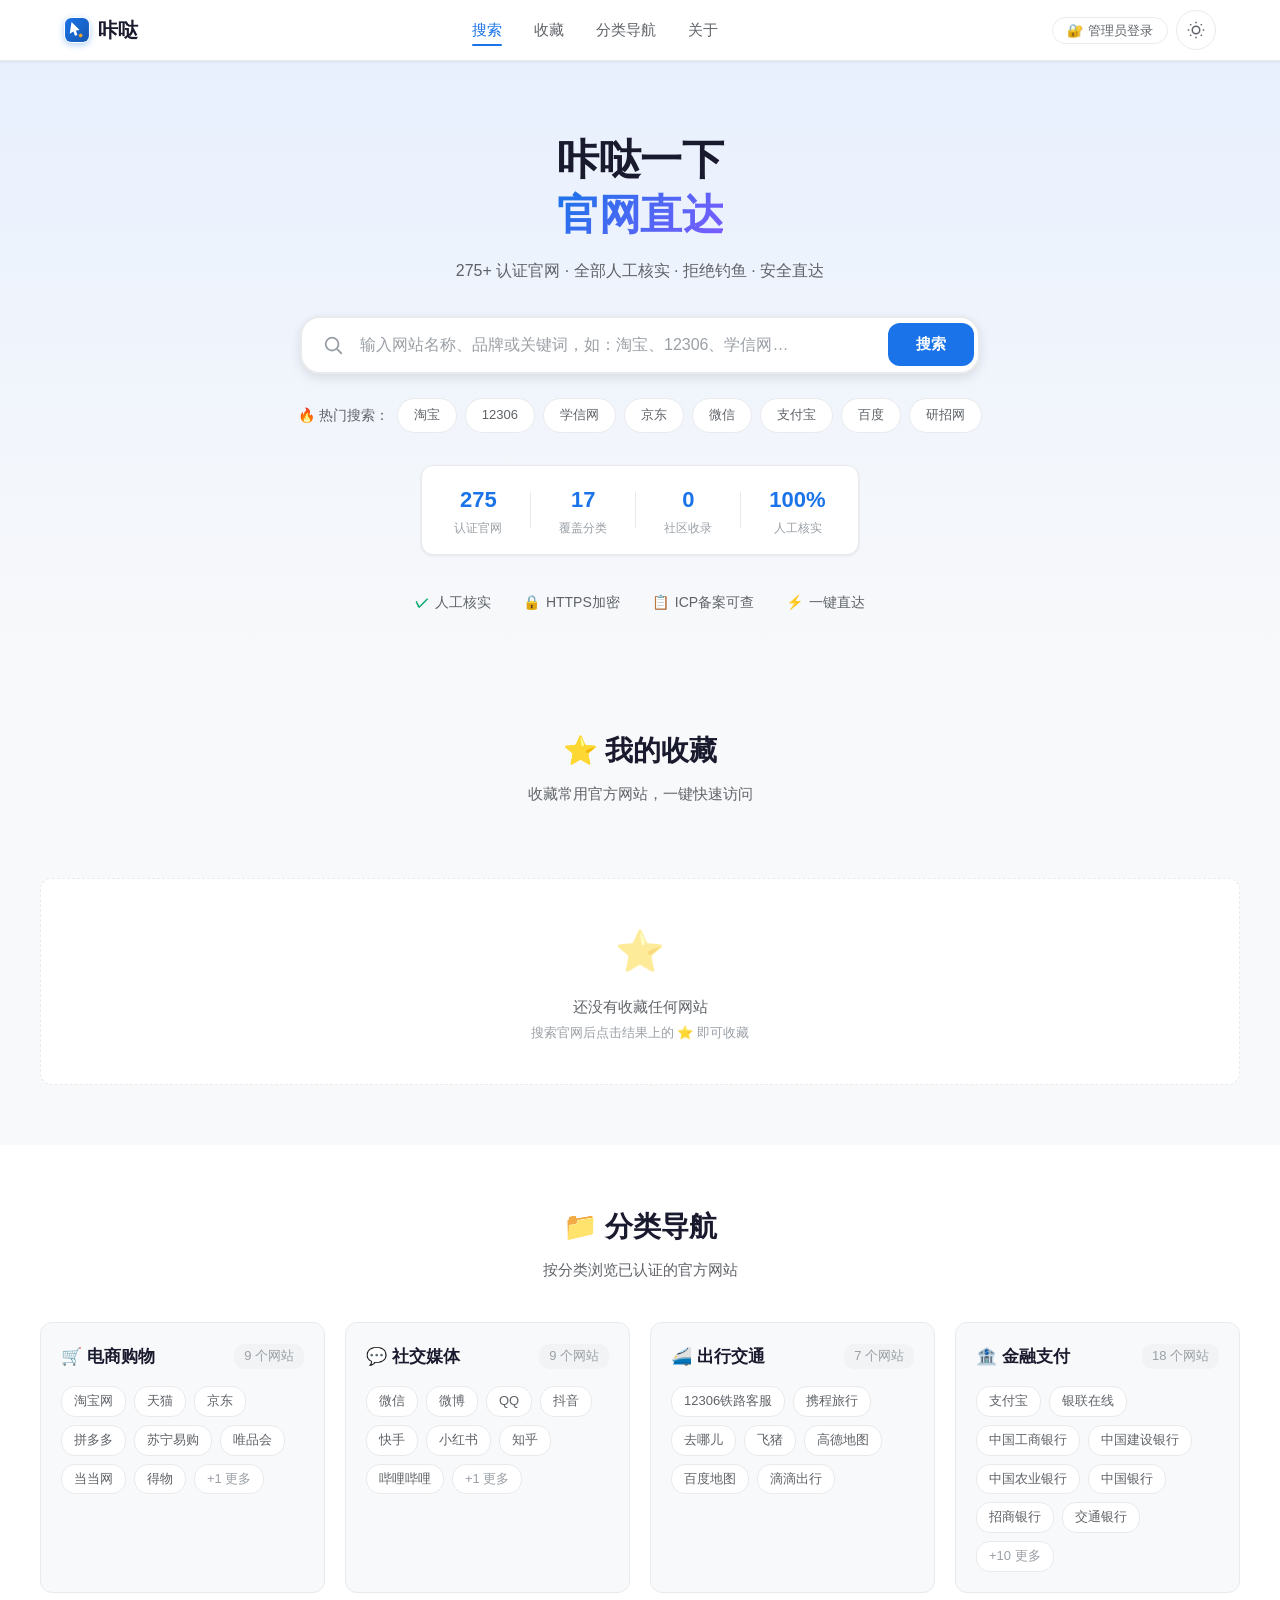
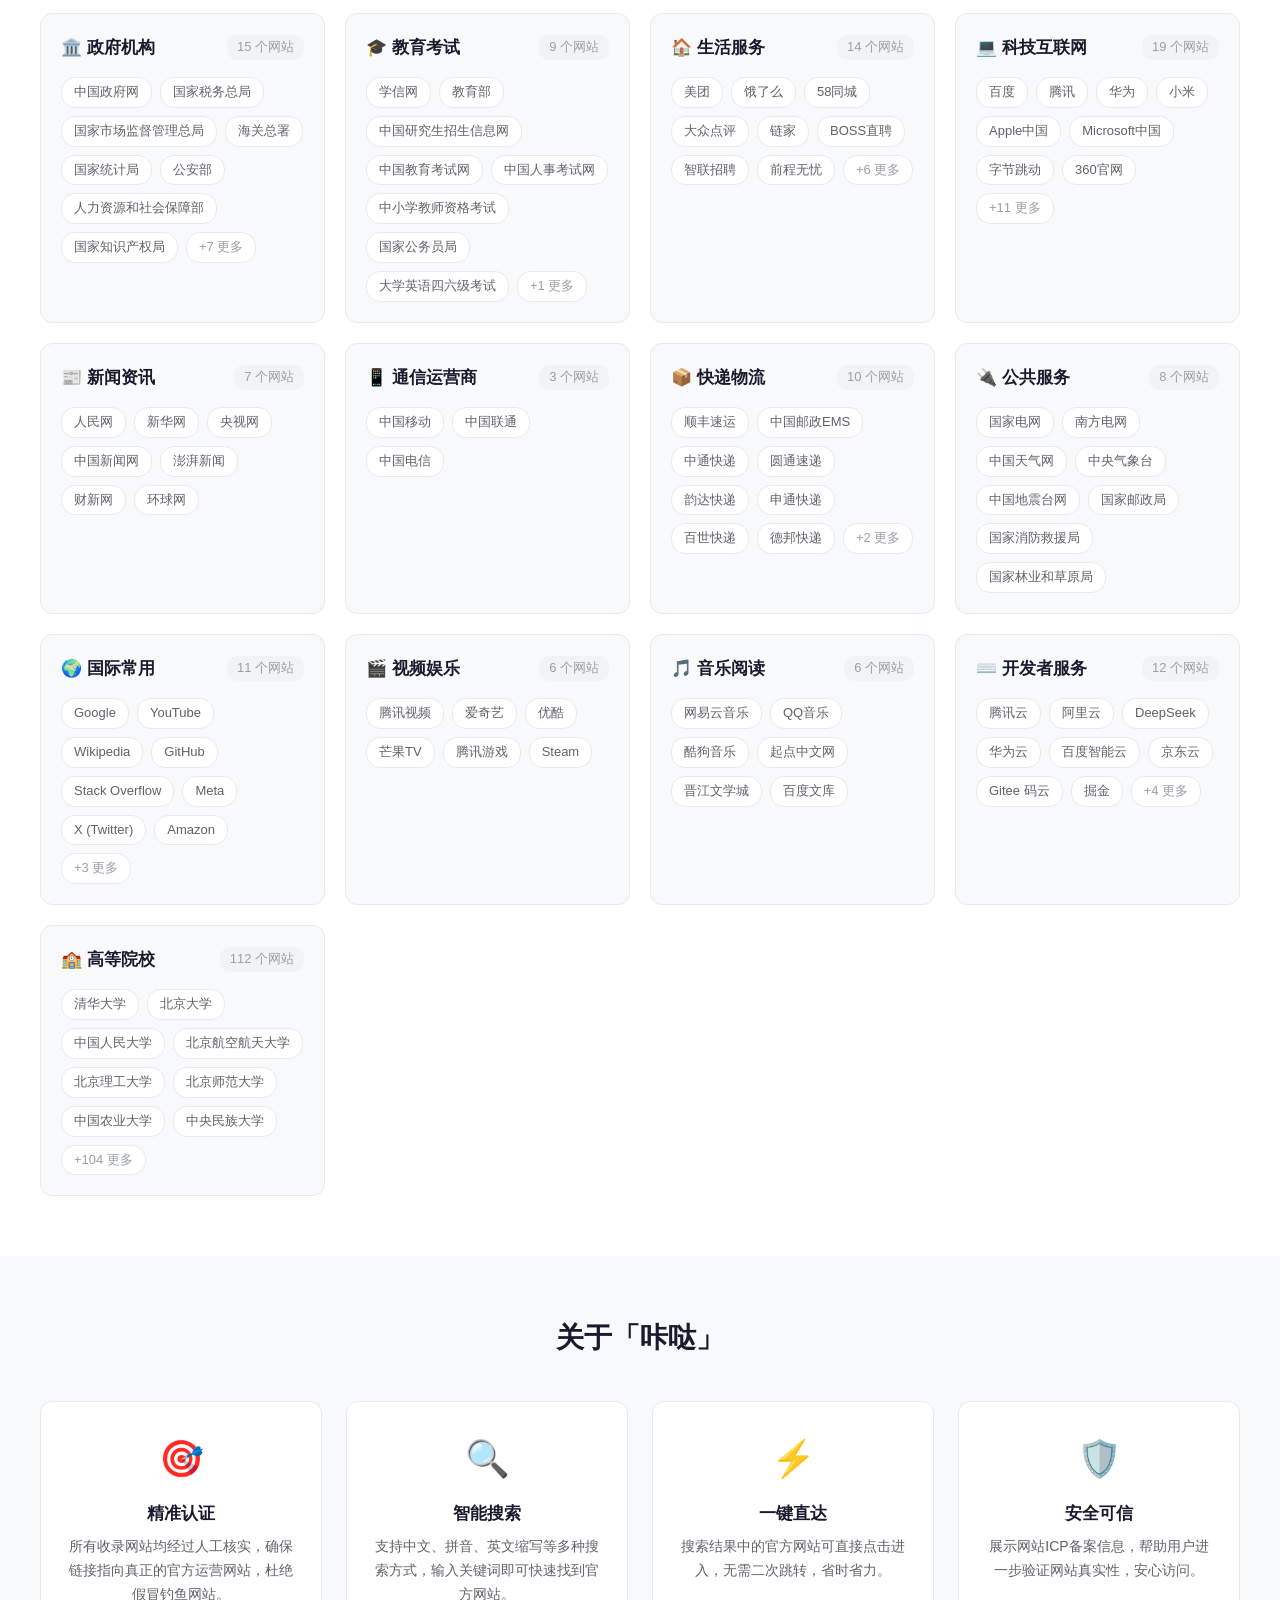
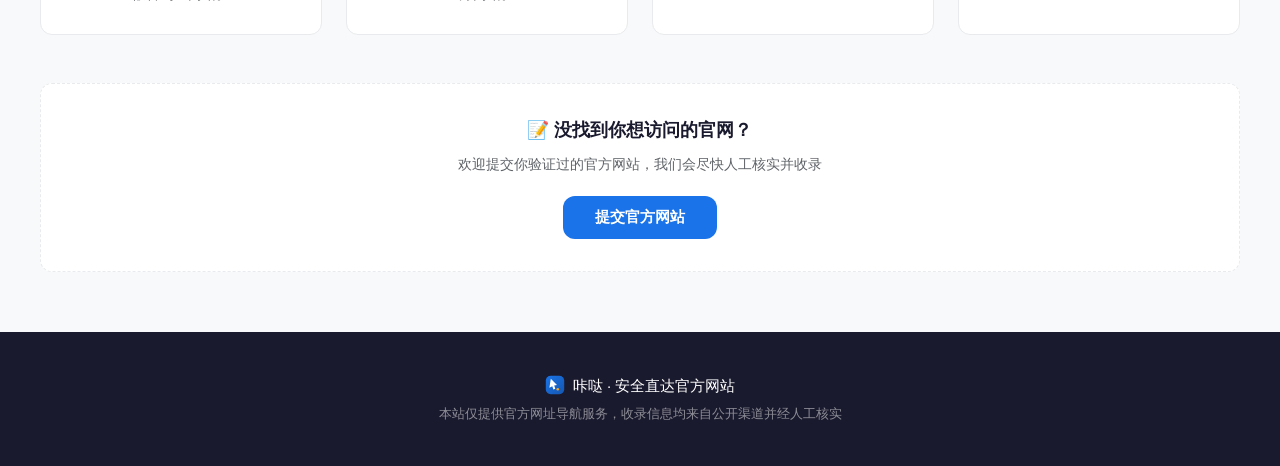
==== index.html @ 432ec919 "Add files via upload" ====
<!DOCTYPE html>
<html lang="zh-CN">
<head>
  <meta charset="UTF-8">
  <meta name="viewport" content="width=device-width, initial-scale=1.0">
  <meta name="description" content="咔哒 - 确保搜索结果第一个是官方网站，安全可靠一键直达">
  <title>咔哒 · 安全直达官方网站</title>
  <link rel="icon" type="image/x-icon" sizes="any" href="assets/icons/favicon.ico">
  <link rel="icon" type="image/png" sizes="32x32" href="assets/icons/favicon-32x32.png">
  <link rel="icon" type="image/png" sizes="16x16" href="assets/icons/favicon-16x16.png">
  <link rel="apple-touch-icon" sizes="180x180" href="assets/icons/apple-touch-icon.png">
  <link rel="manifest" href="site.webmanifest">
  <link rel="stylesheet" href="css/style.css">
  <link rel="stylesheet" href="css/admin.css">
  <link rel="preconnect" href="https://fonts.googleapis.com">
</head>
<body>
  <!-- 顶部导航 -->
  <nav class="navbar">
    <div class="nav-container">
      <a href="./" class="nav-logo">
        <img src="assets/logo.svg" class="logo-img" alt="咔哒" width="26" height="26">
        <span class="logo-text">咔哒</span>
      </a>
      <div class="nav-links">
        <a href="#search-section" class="nav-link active">搜索</a>
        <a href="#favorites" class="nav-link">收藏</a>
        <a href="#categories" class="nav-link">分类导航</a>
        <a href="#about" class="nav-link">关于</a>
      </div>
      <div class="nav-actions">
        <a href="#" id="adminLink" class="admin-link" title="管理员登录/审核">
          <span class="admin-link-icon">🔐</span>
          <span class="admin-link-text">管理员登录</span>
        </a>
        <button id="themeToggle" class="theme-toggle" title="切换深色/浅色模式">
          <svg class="icon-sun" viewBox="0 0 24 24" fill="none" stroke="currentColor" stroke-width="2">
            <circle cx="12" cy="12" r="5"/>
            <path d="M12 1v2M12 21v2M4.22 4.22l1.42 1.42M18.36 18.36l1.42 1.42M1 12h2M21 12h2M4.22 19.78l1.42-1.42M18.36 5.64l1.42-1.42"/>
          </svg>
          <svg class="icon-moon" viewBox="0 0 24 24" fill="none" stroke="currentColor" stroke-width="2">
            <path d="M21 12.79A9 9 0 1111.21 3 7 7 0 0021 12.79z"/>
          </svg>
        </button>
      </div>
    </div>
  </nav>

  <!-- 搜索区域 -->
  <section id="search-section" class="hero">
    <div class="hero-content">
      <h1 class="hero-title">
        咔哒一下<br>
        <span class="highlight">官网直达</span>
      </h1>
      <p class="hero-subtitle">
        <span id="heroCount">170</span>+ 认证官网 · 全部人工核实 · 拒绝钓鱼 · 安全直达
      </p>

      <!-- 搜索框 -->
      <div class="search-box-wrapper">
        <div class="search-box">
          <svg class="search-icon" viewBox="0 0 24 24" fill="none" xmlns="http://www.w3.org/2000/svg">
            <circle cx="11" cy="11" r="7" stroke="currentColor" stroke-width="2"/>
            <path d="M21 21L16.5 16.5" stroke="currentColor" stroke-width="2" stroke-linecap="round"/>
          </svg>
          <input
            type="text"
            id="searchInput"
            class="search-input"
            placeholder="输入网站名称、品牌或关键词，如：淘宝、12306、学信网…"
            autocomplete="off"
            spellcheck="false"
          >
          <button id="searchBtn" class="search-btn">搜索</button>
        </div>

        <!-- 搜索建议下拉 -->
        <div id="suggestions" class="suggestions-dropdown hidden"></div>

        <!-- 搜索历史 -->
        <div id="historyPanel" class="history-panel hidden">
          <div class="history-header">
            <span>🕐 最近搜索</span>
            <button id="clearHistory" class="history-clear">清空</button>
          </div>
          <div id="historyList" class="history-list"></div>
        </div>

        <!-- 网址识别提示（输入网址时显示：直达 / 未收录引导提交） -->
        <div id="searchUrlMsg" class="url-go-msg hidden"></div>
      </div>

      <!-- 热门搜索 -->
      <div class="hot-searches">
        <span class="hot-label">🔥 热门搜索：</span>
        <div class="hot-tags" id="hotTags"></div>
      </div>

      <!-- 统计信息 -->
      <div class="stats-bar">
        <div class="stat-item">
          <span class="stat-num" id="statSites">0</span>
          <span class="stat-label">认证官网</span>
        </div>
        <div class="stat-divider"></div>
        <div class="stat-item">
          <span class="stat-num" id="statCategories">0</span>
          <span class="stat-label">覆盖分类</span>
        </div>
        <div class="stat-divider"></div>
        <div class="stat-item">
          <span class="stat-num" id="statCommunity">0</span>
          <span class="stat-label">社区收录</span>
        </div>
        <div class="stat-divider"></div>
        <div class="stat-item">
          <span class="stat-num">100%</span>
          <span class="stat-label">人工核实</span>
        </div>
      </div>

      <!-- 信任标识 -->
      <div class="trust-badges">
        <div class="trust-badge">
          <span class="trust-icon">✓</span>
          <span>人工核实</span>
        </div>
        <div class="trust-badge">
          <span class="trust-icon">🔒</span>
          <span>HTTPS加密</span>
        </div>
        <div class="trust-badge">
          <span class="trust-icon">📋</span>
          <span>ICP备案可查</span>
        </div>
        <div class="trust-badge">
          <span class="trust-icon">⚡</span>
          <span>一键直达</span>
        </div>
      </div>
    </div>
  </section>

  <!-- 搜索结果区域 -->
  <section id="results-section" class="results-section hidden">
    <div class="results-container">
      <div class="results-header">
        <h2 id="resultsTitle">搜索结果</h2>
        <button id="clearSearch" class="clear-btn">清除搜索</button>
      </div>
      <div id="resultsList" class="results-list"></div>
    </div>
  </section>

  <!-- 收藏夹区域 -->
  <section id="favorites" class="favorites-section">
    <div class="section-container">
      <div class="favorites-header">
        <h2 class="section-title">⭐ 我的收藏</h2>
        <p class="section-desc">收藏常用官方网站，一键快速访问</p>
      </div>
      <div id="favoritesList" class="favorites-list"></div>
      <div id="favoritesEmpty" class="favorites-empty">
        <div class="favorites-empty-icon">⭐</div>
        <p>还没有收藏任何网站</p>
        <p class="favorites-empty-sub">搜索官网后点击结果上的 ⭐ 即可收藏</p>
      </div>
    </div>
  </section>

  <!-- 分类导航区域 -->
  <section id="categories" class="categories-section">
    <div class="section-container">
      <h2 class="section-title">📁 分类导航</h2>
      <p class="section-desc">按分类浏览已认证的官方网站</p>
      <div id="categoryGrid" class="category-grid"></div>
    </div>
  </section>

  <!-- 关于区域 -->
  <section id="about" class="about-section">
    <div class="section-container">
      <h2 class="section-title">关于「咔哒」</h2>
      <div class="about-grid">
        <div class="about-card">
          <div class="about-icon">🎯</div>
          <h3>精准认证</h3>
          <p>所有收录网站均经过人工核实，确保链接指向真正的官方运营网站，杜绝假冒钓鱼网站。</p>
        </div>
        <div class="about-card">
          <div class="about-icon">🔍</div>
          <h3>智能搜索</h3>
          <p>支持中文、拼音、英文缩写等多种搜索方式，输入关键词即可快速找到官方网站。</p>
        </div>
        <div class="about-card">
          <div class="about-icon">⚡</div>
          <h3>一键直达</h3>
          <p>搜索结果中的官方网站可直接点击进入，无需二次跳转，省时省力。</p>
        </div>
        <div class="about-card">
          <div class="about-icon">🛡️</div>
          <h3>安全可信</h3>
          <p>展示网站ICP备案信息，帮助用户进一步验证网站真实性，安心访问。</p>
        </div>
      </div>

      <!-- 网站收录提交 -->
      <div class="submit-section">
        <h3 class="submit-title">📝 没找到你想访问的官网？</h3>
        <p class="submit-desc">欢迎提交你验证过的官方网站，我们会尽快人工核实并收录</p>
        <button id="openSubmitBtn" class="submit-btn">提交官方网站</button>
      </div>
    </div>
  </section>

  <!-- 页脚 -->
  <footer class="footer">
    <div class="footer-container">
      <p class="footer-text">
        <img src="assets/logo.svg" class="footer-logo" alt="咔哒" width="20" height="20"> 咔哒 · 安全直达官方网站<br>
        <span class="footer-sub">本站仅提供官方网址导航服务，收录信息均来自公开渠道并经人工核实</span>
      </p>
    </div>
  </footer>

  <!-- 回到顶部按钮 -->
  <button id="backToTop" class="back-to-top hidden" title="回到顶部">↑</button>

  <!-- 网站收录提交弹窗 -->
  <div id="submitModal" class="modal-overlay hidden">
    <div class="modal-content">
      <div class="modal-header">
        <h3>📝 提交官方网站</h3>
        <button id="closeSubmitBtn" class="modal-close" title="关闭">×</button>
      </div>
      <form id="submitForm" class="submit-form">
        <div class="submit-steps">
          <div class="submit-step"><span class="step-num">1</span>填写提交</div>
          <div class="submit-step"><span class="step-num">2</span>即时收录 · 待核实</div>
          <div class="submit-step"><span class="step-num">3</span>审核后官方认证</div>
        </div>
        <p class="submit-tip">💡 提交成功后立即进入「社区收录」池，搜索立即可见（带橙色「待核实」标识）；管理员审核通过后将正式收录为「官方认证」官网。</p>
        <div class="form-group">
          <label for="submitName">网站名称 *</label>
          <input type="text" id="submitName" placeholder="如：哔哩哔哩" required>
        </div>
        <div class="form-group">
          <label for="submitUrl">官方网站地址 *</label>
          <input type="url" id="submitUrl" placeholder="如：https://www.bilibili.com" required>
        </div>
        <div class="form-group">
          <label for="submitCategory">所属分类</label>
          <select id="submitCategory">
            <option value="电商购物">电商购物</option>
            <option value="社交媒体">社交媒体</option>
            <option value="出行交通">出行交通</option>
            <option value="金融支付">金融支付</option>
            <option value="政府机构">政府机构</option>
            <option value="教育考试">教育考试</option>
            <option value="生活服务">生活服务</option>
            <option value="科技互联网">科技互联网</option>
            <option value="新闻资讯">新闻资讯</option>
            <option value="通信运营商">通信运营商</option>
            <option value="快递物流">快递物流</option>
            <option value="公共服务">公共服务</option>
            <option value="视频娱乐">视频娱乐</option>
            <option value="音乐阅读">音乐阅读</option>
            <option value="国际常用">国际常用</option>
          </select>
        </div>
        <div class="form-group">
          <label for="submitDesc">网站简介</label>
          <textarea id="submitDesc" rows="3" placeholder="简要描述该网站的功能或所属机构…"></textarea>
        </div>
        <div class="form-group">
          <label for="submitIcp">ICP备案号（可选）</label>
          <input type="text" id="submitIcp" placeholder="如：京ICP证030173号">
        </div>
        <button type="submit" class="submit-form-btn">提交收录申请</button>
        <button type="button" id="exportBtn" class="export-btn">📤 导出收录记录（管理员审核用）</button>
        <p id="submitMessage" class="submit-message hidden"></p>
      </form>
    </div>
  </div>

  <!-- 管理员登录弹窗 -->
  <div id="adminLoginModal" class="modal-overlay hidden">
    <div class="modal-content admin-login-content">
      <div class="modal-header">
        <h3>🔐 管理员登录</h3>
        <button id="closeAdminLoginBtn" class="modal-close" title="关闭">×</button>
      </div>
      <form id="adminLoginForm" class="submit-form">
        <p class="admin-login-tip">登录后可在审核面板中手动审核社区提交的官方网站</p>
        <div class="form-group">
          <label for="adminUsernameInput">管理员账号</label>
          <input type="text" id="adminUsernameInput" placeholder="默认账号：admin" required>
        </div>
        <div class="form-group">
          <label for="adminPasswordInput">密码</label>
          <input type="password" id="adminPasswordInput" placeholder="默认密码：kada2026" required>
        </div>
        <button type="submit" class="submit-form-btn">登 录</button>
        <p id="adminLoginMessage" class="admin-login-message hidden"></p>
      </form>
    </div>
  </div>

  <!-- 管理员审核面板 -->
  <div id="adminModal" class="modal-overlay hidden">
    <div class="modal-content admin-content">
      <div class="modal-header">
        <h3>🛡️ 管理员审核面板</h3>
        <div class="admin-header-right">
          <span id="adminUsername" class="admin-username"></span>
          <button id="adminLogoutBtn" class="admin-logout-btn">退出登录</button>
          <button id="closeAdminBtn" class="modal-close" title="关闭">×</button>
        </div>
      </div>

      <!-- 审核统计 -->
      <div id="adminStats" class="admin-stats"></div>

      <!-- 审核说明 -->
      <div class="admin-guide">
        <strong>审核流程：</strong>用户提交的网站进入「待审核」→ 人工核实后点击 <span class="guide-approve">✓ 通过</span>（正式成为官方认证，搜索结果带绿色徽章）或 <span class="guide-reject">✗ 拒绝</span>（从搜索结果中移除，仅管理员可见记录）。
      </div>

      <!-- 审核分类 tabs -->
      <div id="adminTabs" class="admin-tabs"></div>

      <!-- 审核列表 -->
      <div id="adminList" class="admin-list"></div>

      <!-- 修改密码 -->
      <div class="admin-pwd-section">
        <h4>🔑 修改管理员密码</h4>
        <form id="changePwdForm" class="admin-pwd-form">
          <input type="password" id="currentPwd" placeholder="当前密码" required>
          <input type="password" id="newPwd" placeholder="新密码（至少6位）" required>
          <input type="password" id="confirmPwd" placeholder="确认新密码" required>
          <button type="submit" class="admin-btn admin-btn-approve">更新密码</button>
        </form>
        <p id="changePwdMessage" class="admin-login-message hidden"></p>
      </div>
    </div>
  </div>

  <script src="js/data.js"></script>
  <script src="js/store.js"></script>
  <script src="js/app.js"></script>
</body>
</html>
---- css/style.css ----
/* ==================== 全局重置与变量 ==================== */
:root {
  --primary: #1a73e8;
  --primary-dark: #1557b0;
  --primary-light: #e8f0fe;
  --success: #00a86b;
  --success-light: #e6f9f0;
  --warning: #f5a623;
  --danger: #e74c3c;
  --bg: #f8f9fa;
  --bg-white: #ffffff;
  --bg-card: #ffffff;
  --bg-hover: #f1f3f4;
  --text: #1a1a2e;
  --text-secondary: #5f6368;
  --text-light: #9aa0a6;
  --border: #e8eaed;
  --border-light: #f1f3f4;
  --shadow-sm: 0 1px 3px rgba(0,0,0,0.08);
  --shadow-md: 0 4px 12px rgba(0,0,0,0.1);
  --shadow-lg: 0 8px 24px rgba(0,0,0,0.12);
  --radius: 12px;
  --radius-sm: 8px;
  --radius-lg: 20px;
  --max-width: 1200px;
  --transition: all 0.3s ease;
  --hero-bg: linear-gradient(180deg, #e8f0fe 0%, #f8f9fa 100%);
  --mark-bg: rgba(26,115,232,0.15);
  --modal-overlay: rgba(0,0,0,0.5);
}

/* 暗黑模式 */
[data-theme="dark"] {
  --primary: #4d9fff;
  --primary-dark: #1a73e8;
  --primary-light: rgba(77,159,255,0.15);
  --success: #00c882;
  --success-light: rgba(0,200,130,0.12);
  --warning: #ffb74d;
  --danger: #ff6b6b;
  --bg: #0f1419;
  --bg-white: #161c24;
  --bg-card: #1a222c;
  --bg-hover: #232c38;
  --text: #e8eaed;
  --text-secondary: #9aa4b0;
  --text-light: #6b7683;
  --border: #2a3542;
  --border-light: #232c38;
  --shadow-sm: 0 1px 3px rgba(0,0,0,0.3);
  --shadow-md: 0 4px 12px rgba(0,0,0,0.4);
  --shadow-lg: 0 8px 24px rgba(0,0,0,0.5);
  --hero-bg: linear-gradient(180deg, rgba(26,115,232,0.12) 0%, #0f1419 100%);
  --mark-bg: rgba(77,159,255,0.25);
  --modal-overlay: rgba(0,0,0,0.7);
}

* {
  margin: 0;
  padding: 0;
  box-sizing: border-box;
}

html {
  scroll-behavior: smooth;
}

body {
  font-family: -apple-system, BlinkMacSystemFont, "Segoe UI", "PingFang SC", "Hiragino Sans GB", "Microsoft YaHei", "Helvetica Neue", Helvetica, Arial, sans-serif;
  background: var(--bg);
  color: var(--text);
  line-height: 1.6;
  min-height: 100vh;
  transition: background 0.3s ease, color 0.3s ease;
}

.hidden {
  display: none !important;
}

/* 滚动条 */
::-webkit-scrollbar {
  width: 8px;
  height: 8px;
}
::-webkit-scrollbar-track {
  background: var(--bg);
}
::-webkit-scrollbar-thumb {
  background: var(--border);
  border-radius: 4px;
}
::-webkit-scrollbar-thumb:hover {
  background: var(--text-light);
}

/* ==================== 导航栏 ==================== */
.navbar {
  position: sticky;
  top: 0;
  z-index: 100;
  background: rgba(255,255,255,0.95);
  backdrop-filter: blur(10px);
  border-bottom: 1px solid var(--border);
  box-shadow: var(--shadow-sm);
  transition: background 0.3s ease;
}

[data-theme="dark"] .navbar {
  background: rgba(22,28,36,0.95);
}

.nav-container {
  max-width: var(--max-width);
  margin: 0 auto;
  padding: 0 24px;
  height: 60px;
  display: flex;
  align-items: center;
  justify-content: space-between;
  gap: 16px;
}

.nav-logo {
  display: flex;
  align-items: center;
  gap: 8px;
  text-decoration: none;
  color: var(--text);
  font-size: 20px;
  font-weight: 700;
  white-space: nowrap;
}

.logo-icon {
  font-size: 24px;
}

.logo-img {
  flex-shrink: 0;
  border-radius: 8px;
  display: inline-block;
  box-shadow: 0 2px 6px rgba(26, 115, 232, 0.35);
}

.footer-logo {
  vertical-align: -4px;
  margin-right: 4px;
  border-radius: 6px;
}

.nav-links {
  display: flex;
  gap: 32px;
  margin: 0 auto;
}

.nav-link {
  text-decoration: none;
  color: var(--text-secondary);
  font-size: 15px;
  font-weight: 500;
  transition: var(--transition);
  position: relative;
}

.nav-link:hover, .nav-link.active {
  color: var(--primary);
}

.nav-link.active::after {
  content: '';
  position: absolute;
  bottom: -4px;
  left: 0;
  right: 0;
  height: 2px;
  background: var(--primary);
  border-radius: 1px;
}

.nav-actions {
  display: flex;
  align-items: center;
  gap: 8px;
}

/* 主题切换按钮 */
.theme-toggle {
  width: 40px;
  height: 40px;
  border-radius: 50%;
  border: 1px solid var(--border);
  background: var(--bg-white);
  color: var(--text-secondary);
  cursor: pointer;
  display: flex;
  align-items: center;
  justify-content: center;
  transition: var(--transition);
  position: relative;
}

.theme-toggle:hover {
  border-color: var(--primary);
  color: var(--primary);
  background: var(--primary-light);
}

.theme-toggle svg {
  width: 18px;
  height: 18px;
  position: absolute;
  transition: opacity 0.3s, transform 0.3s;
}

.icon-sun {
  opacity: 1;
  transform: rotate(0);
}

.icon-moon {
  opacity: 0;
  transform: rotate(90deg);
}

[data-theme="dark"] .icon-sun {
  opacity: 0;
  transform: rotate(-90deg);
}

[data-theme="dark"] .icon-moon {
  opacity: 1;
  transform: rotate(0);
}

/* ==================== Hero 搜索区域 ==================== */
.hero {
  padding: 72px 24px 56px;
  text-align: center;
  background: var(--hero-bg);
  transition: background 0.3s ease;
}

.hero-content {
  max-width: 760px;
  margin: 0 auto;
}

.hero-title {
  font-size: 42px;
  font-weight: 800;
  color: var(--text);
  margin-bottom: 16px;
  letter-spacing: -0.5px;
  line-height: 1.3;
}

.hero-title .highlight {
  background: linear-gradient(135deg, var(--primary), #7c5cff);
  -webkit-background-clip: text;
  background-clip: text;
  -webkit-text-fill-color: transparent;
  color: transparent;
  position: relative;
}

.hero-subtitle {
  font-size: 16px;
  color: var(--text-secondary);
  margin-bottom: 32px;
}

/* ==================== 搜索框 ==================== */
.search-box-wrapper {
  position: relative;
  max-width: 680px;
  margin: 0 auto;
}

.search-box {
  display: flex;
  align-items: center;
  background: var(--bg-white);
  border: 2px solid var(--border);
  border-radius: var(--radius-lg);
  padding: 4px 4px 4px 20px;
  box-shadow: var(--shadow-md);
  transition: var(--transition);
}

.search-box:focus-within {
  border-color: var(--primary);
  box-shadow: 0 0 0 4px var(--mark-bg), var(--shadow-md);
}

.search-icon {
  width: 22px;
  height: 22px;
  color: var(--text-light);
  flex-shrink: 0;
}

.search-input {
  flex: 1;
  border: none;
  outline: none;
  font-size: 16px;
  padding: 14px 16px;
  background: transparent;
  color: var(--text);
}

.search-input::placeholder {
  color: var(--text-light);
}

.search-btn {
  background: var(--primary);
  color: white;
  border: none;
  border-radius: var(--radius);
  padding: 12px 28px;
  font-size: 15px;
  font-weight: 600;
  cursor: pointer;
  transition: var(--transition);
  white-space: nowrap;
}

.search-btn:hover {
  background: var(--primary-dark);
  transform: translateY(-1px);
}

.search-btn:active {
  transform: translateY(0);
}

/* ==================== 搜索提示条（主搜索框网址识别 / 未收录引导） ==================== */
.url-go-msg {
  margin-top: 8px;
  font-size: 13px;
  padding: 8px 14px;
  border-radius: var(--radius-sm);
  line-height: 1.6;
}

.url-go-msg.success {
  color: var(--success);
  background: var(--success-light);
}

.url-go-msg.warn {
  color: var(--warning);
  background: var(--primary-light);
}

.url-go-msg.error {
  color: var(--danger);
  background: rgba(231, 76, 60, 0.12);
}

/* 提示条内操作按钮（提交收录 / 直接访问） */
.url-go-msg-btn {
  display: inline-block;
  margin-left: 8px;
  padding: 3px 12px;
  border: 1px solid currentColor;
  border-radius: 14px;
  font-size: 12px;
  line-height: 1.6;
  background: transparent;
  color: inherit;
  cursor: pointer;
  transition: var(--transition);
}

.url-go-msg-btn:hover {
  background: currentColor;
}

.url-go-msg.warn .url-go-msg-btn:hover {
  color: var(--bg-white);
}

.url-go-msg.success .url-go-msg-btn:hover {
  color: var(--bg-white);
}

.url-go-msg-btn.primary {
  background: var(--primary);
  border-color: var(--primary);
  color: #fff;
}

.url-go-msg-btn.primary:hover {
  background: var(--primary-dark);
  border-color: var(--primary-dark);
  color: #fff;
}

/* ==================== 搜索建议下拉 ==================== */
.suggestions-dropdown {
  position: absolute;
  top: calc(100% + 8px);
  left: 0;
  right: 0;
  background: var(--bg-white);
  border: 1px solid var(--border);
  border-radius: var(--radius);
  box-shadow: var(--shadow-lg);
  max-height: 360px;
  overflow-y: auto;
  z-index: 50;
}

.suggestion-item {
  display: flex;
  align-items: center;
  gap: 12px;
  padding: 12px 20px;
  cursor: pointer;
  transition: background 0.15s;
  border-bottom: 1px solid var(--border-light);
}

.suggestion-item:last-child {
  border-bottom: none;
}

.suggestion-item:hover, .suggestion-item.active {
  background: var(--primary-light);
}

.suggestion-icon {
  width: 32px;
  height: 32px;
  border-radius: var(--radius-sm);
  background: var(--primary-light);
  display: flex;
  align-items: center;
  justify-content: center;
  font-size: 14px;
  font-weight: 700;
  color: var(--primary);
  flex-shrink: 0;
  overflow: hidden;
}

.suggestion-icon img, .site-favicon {
  width: 100%;
  height: 100%;
  object-fit: cover;
  border-radius: var(--radius-sm);
}

.suggestion-info {
  flex: 1;
  min-width: 0;
}

.suggestion-name {
  font-size: 15px;
  font-weight: 600;
  color: var(--text);
}

.suggestion-desc {
  font-size: 13px;
  color: var(--text-light);
  overflow: hidden;
  text-overflow: ellipsis;
  white-space: nowrap;
}

/* ==================== 搜索历史 ==================== */
.history-panel {
  position: absolute;
  top: calc(100% + 8px);
  left: 0;
  right: 0;
  background: var(--bg-white);
  border: 1px solid var(--border);
  border-radius: var(--radius);
  box-shadow: var(--shadow-lg);
  z-index: 50;
  overflow: hidden;
}

.history-header {
  display: flex;
  align-items: center;
  justify-content: space-between;
  padding: 12px 20px;
  border-bottom: 1px solid var(--border-light);
  font-size: 14px;
  font-weight: 600;
  color: var(--text-secondary);
}

.history-clear {
  background: none;
  border: none;
  color: var(--text-light);
  font-size: 13px;
  cursor: pointer;
  padding: 4px 8px;
  border-radius: 4px;
  transition: var(--transition);
}

.history-clear:hover {
  color: var(--danger);
  background: rgba(231,76,60,0.1);
}

.history-list {
  max-height: 240px;
  overflow-y: auto;
}

.history-item {
  display: flex;
  align-items: center;
  gap: 12px;
  padding: 10px 20px;
  cursor: pointer;
  transition: background 0.15s;
  font-size: 14px;
  color: var(--text);
}

.history-item:hover {
  background: var(--primary-light);
}

.history-item-icon {
  color: var(--text-light);
  font-size: 14px;
}

/* ==================== 热门搜索 ==================== */
.hot-searches {
  display: flex;
  align-items: center;
  justify-content: center;
  flex-wrap: wrap;
  gap: 8px;
  margin-top: 24px;
}

.hot-label {
  font-size: 14px;
  color: var(--text-secondary);
  font-weight: 500;
}

.hot-tags {
  display: flex;
  flex-wrap: wrap;
  gap: 8px;
}

.hot-tag {
  padding: 6px 16px;
  background: var(--bg-white);
  border: 1px solid var(--border);
  border-radius: 20px;
  font-size: 13px;
  color: var(--text-secondary);
  cursor: pointer;
  transition: var(--transition);
}

.hot-tag:hover {
  background: var(--primary);
  color: white;
  border-color: var(--primary);
}

/* ==================== 统计信息 ==================== */
.stats-bar {
  display: flex;
  align-items: center;
  justify-content: center;
  gap: 28px;
  margin-top: 32px;
  padding: 16px 32px;
  background: var(--bg-white);
  border: 1px solid var(--border);
  border-radius: var(--radius);
  display: inline-flex;
  box-shadow: var(--shadow-sm);
}

.stats-bar-wrapper {
  display: flex;
  justify-content: center;
  margin-top: 32px;
}

.stat-item {
  display: flex;
  flex-direction: column;
  align-items: center;
  gap: 2px;
}

.stat-num {
  font-size: 22px;
  font-weight: 800;
  color: var(--primary);
}

.stat-label {
  font-size: 12px;
  color: var(--text-light);
}

.stat-divider {
  width: 1px;
  height: 36px;
  background: var(--border);
}

/* ==================== 信任标识 ==================== */
.trust-badges {
  display: flex;
  justify-content: center;
  flex-wrap: wrap;
  gap: 32px;
  margin-top: 36px;
}

.trust-badge {
  display: flex;
  align-items: center;
  gap: 6px;
  font-size: 14px;
  color: var(--text-secondary);
}

.trust-icon {
  color: var(--success);
  font-weight: 700;
}

/* ==================== 搜索结果 ==================== */
.results-section {
  padding: 40px 24px;
  max-width: var(--max-width);
  margin: 0 auto;
}

.results-container {
  max-width: 800px;
  margin: 0 auto;
}

.results-header {
  display: flex;
  align-items: center;
  justify-content: space-between;
  margin-bottom: 24px;
}

.results-header h2 {
  font-size: 22px;
  font-weight: 700;
}

.clear-btn {
  background: none;
  border: 1px solid var(--border);
  border-radius: var(--radius-sm);
  padding: 6px 16px;
  font-size: 14px;
  color: var(--text-secondary);
  cursor: pointer;
  transition: var(--transition);
}

.clear-btn:hover {
  border-color: var(--primary);
  color: var(--primary);
}

.results-list {
  display: flex;
  flex-direction: column;
  gap: 16px;
}

/* 官方认证结果卡片 */
.result-card {
  background: var(--bg-card);
  border: 1px solid var(--border);
  border-radius: var(--radius);
  padding: 24px;
  transition: var(--transition);
  position: relative;
  overflow: hidden;
}

.result-card:hover {
  box-shadow: var(--shadow-lg);
  border-color: var(--primary);
}

.result-card.official::before {
  content: '';
  position: absolute;
  top: 0;
  left: 0;
  width: 4px;
  height: 100%;
  background: var(--success);
}

.result-card.official {
  border-color: var(--success);
  background: linear-gradient(135deg, var(--success-light) 0%, var(--bg-card) 30%);
}

.result-header {
  display: flex;
  align-items: flex-start;
  justify-content: space-between;
  gap: 16px;
  margin-bottom: 12px;
}

.result-title-area {
  display: flex;
  align-items: center;
  gap: 10px;
  flex-wrap: wrap;
}

.result-name {
  font-size: 20px;
  font-weight: 700;
  color: var(--text);
}

.verified-badge {
  display: inline-flex;
  align-items: center;
  gap: 4px;
  background: var(--success);
  color: white;
  padding: 3px 10px;
  border-radius: 12px;
  font-size: 12px;
  font-weight: 600;
  white-space: nowrap;
}

.verified-badge svg {
  width: 12px;
  height: 12px;
}

/* 社区收录 · 待核实徽章 */
.pending-badge {
  display: inline-flex;
  align-items: center;
  gap: 4px;
  background: var(--warning);
  color: white;
  padding: 3px 10px;
  border-radius: 12px;
  font-size: 12px;
  font-weight: 600;
  white-space: nowrap;
}

.suggestion-pending {
  display: inline-block;
  background: rgba(245, 166, 35, 0.15);
  color: #b9770a;
  font-size: 10px;
  font-weight: 600;
  padding: 1px 6px;
  border-radius: 8px;
  margin-left: 6px;
  vertical-align: 1px;
}

[data-theme="dark"] .suggestion-pending {
  background: rgba(245, 166, 35, 0.22);
  color: #f5b84a;
}

.result-category {
  display: inline-block;
  background: var(--primary-light);
  color: var(--primary);
  padding: 3px 10px;
  border-radius: 12px;
  font-size: 12px;
  font-weight: 500;
}

.result-desc {
  font-size: 14px;
  color: var(--text-secondary);
  margin-bottom: 12px;
}

.result-url {
  display: flex;
  align-items: center;
  gap: 8px;
  font-size: 14px;
  color: var(--primary);
  margin-bottom: 16px;
  word-break: break-all;
}

.result-url-icon {
  flex-shrink: 0;
}

.result-meta {
  display: flex;
  align-items: center;
  gap: 16px;
  flex-wrap: wrap;
  font-size: 13px;
  color: var(--text-light);
}

.result-meta-item {
  display: flex;
  align-items: center;
  gap: 4px;
}

.result-actions {
  margin-top: 16px;
  display: flex;
  align-items: center;
  gap: 12px;
  flex-wrap: wrap;
}

.enter-btn {
  display: inline-flex;
  align-items: center;
  gap: 6px;
  background: var(--primary);
  color: white;
  text-decoration: none;
  padding: 10px 24px;
  border-radius: var(--radius-sm);
  font-size: 15px;
  font-weight: 600;
  transition: var(--transition);
}

.enter-btn:hover {
  background: var(--primary-dark);
  transform: translateY(-1px);
  box-shadow: var(--shadow-md);
}

/* 收藏按钮 */
.fav-btn {
  display: inline-flex;
  align-items: center;
  gap: 6px;
  background: none;
  border: 1px solid var(--border);
  border-radius: var(--radius-sm);
  padding: 9px 18px;
  font-size: 14px;
  color: var(--text-secondary);
  cursor: pointer;
  transition: var(--transition);
}

.fav-btn:hover {
  border-color: var(--warning);
  color: var(--warning);
  background: rgba(245,166,35,0.08);
}

.fav-btn.active {
  border-color: var(--warning);
  color: var(--warning);
  background: rgba(245,166,35,0.1);
}

.fav-btn.active:hover {
  background: rgba(231,76,60,0.08);
  border-color: var(--danger);
  color: var(--danger);
}

.fav-btn svg {
  width: 16px;
  height: 16px;
}

/* 未收录提示 */
.no-result {
  background: var(--bg-card);
  border: 1px solid var(--border);
  border-radius: var(--radius);
  padding: 40px;
  text-align: center;
}

.no-result-icon {
  font-size: 48px;
  margin-bottom: 16px;
}

.no-result-title {
  font-size: 18px;
  font-weight: 600;
  margin-bottom: 8px;
}

.no-result-desc {
  font-size: 14px;
  color: var(--text-secondary);
  margin-bottom: 20px;
}

.no-result-links {
  display: flex;
  justify-content: center;
  gap: 12px;
  flex-wrap: wrap;
}

.no-result-link {
  display: inline-flex;
  align-items: center;
  gap: 6px;
  padding: 8px 20px;
  border: 1px solid var(--border);
  border-radius: var(--radius-sm);
  text-decoration: none;
  font-size: 14px;
  color: var(--text-secondary);
  transition: var(--transition);
}

.no-result-link:hover {
  border-color: var(--primary);
  color: var(--primary);
  background: var(--primary-light);
}

/* ==================== 收藏夹 ==================== */
.favorites-section {
  padding: 60px 24px;
  background: var(--bg);
}

.favorites-header {
  margin-bottom: 32px;
}

.favorites-list {
  display: grid;
  grid-template-columns: repeat(auto-fill, minmax(240px, 1fr));
  gap: 16px;
  margin-bottom: 32px;
}

.favorite-card {
  background: var(--bg-card);
  border: 1px solid var(--border);
  border-radius: var(--radius);
  padding: 20px;
  transition: var(--transition);
  position: relative;
}

.favorite-card:hover {
  box-shadow: var(--shadow-md);
  border-color: var(--warning);
  transform: translateY(-2px);
}

.favorite-card-header {
  display: flex;
  align-items: center;
  gap: 12px;
  margin-bottom: 8px;
}

.fav-icon {
  width: 40px;
  height: 40px;
  border-radius: var(--radius-sm);
  background: var(--primary-light);
  display: flex;
  align-items: center;
  justify-content: center;
  font-size: 18px;
  font-weight: 700;
  color: var(--primary);
  overflow: hidden;
  flex-shrink: 0;
}

.fav-icon img {
  width: 100%;
  height: 100%;
  object-fit: cover;
}

.favorite-name {
  font-size: 16px;
  font-weight: 700;
  color: var(--text);
}

.favorite-desc {
  font-size: 13px;
  color: var(--text-light);
  margin-bottom: 12px;
  overflow: hidden;
  text-overflow: ellipsis;
  display: -webkit-box;
  -webkit-line-clamp: 2;
  -webkit-box-orient: vertical;
}

.favorite-actions {
  display: flex;
  align-items: center;
  gap: 8px;
}

.favorite-enter {
  flex: 1;
  display: inline-flex;
  align-items: center;
  justify-content: center;
  gap: 4px;
  background: var(--primary);
  color: white;
  text-decoration: none;
  padding: 8px 16px;
  border-radius: var(--radius-sm);
  font-size: 13px;
  font-weight: 600;
  transition: var(--transition);
}

.favorite-enter:hover {
  background: var(--primary-dark);
}

.favorite-remove {
  width: 34px;
  height: 34px;
  border: 1px solid var(--border);
  background: none;
  border-radius: var(--radius-sm);
  color: var(--text-light);
  cursor: pointer;
  font-size: 16px;
  display: flex;
  align-items: center;
  justify-content: center;
  transition: var(--transition);
}

.favorite-remove:hover {
  border-color: var(--danger);
  color: var(--danger);
  background: rgba(231,76,60,0.08);
}

.favorites-empty {
  text-align: center;
  padding: 40px;
  background: var(--bg-card);
  border: 1px dashed var(--border);
  border-radius: var(--radius);
}

.favorites-empty-icon {
  font-size: 40px;
  margin-bottom: 12px;
  opacity: 0.5;
}

.favorites-empty p {
  font-size: 15px;
  color: var(--text-secondary);
}

.favorites-empty-sub {
  font-size: 13px !important;
  color: var(--text-light) !important;
  margin-top: 4px;
}

/* ==================== 分类导航 ==================== */
.categories-section {
  padding: 60px 24px;
  background: var(--bg-white);
}

.section-container {
  max-width: var(--max-width);
  margin: 0 auto;
}

.section-title {
  font-size: 28px;
  font-weight: 700;
  text-align: center;
  margin-bottom: 8px;
}

.section-desc {
  text-align: center;
  color: var(--text-secondary);
  font-size: 15px;
  margin-bottom: 40px;
}

.category-grid {
  display: grid;
  grid-template-columns: repeat(auto-fill, minmax(280px, 1fr));
  gap: 20px;
}

.category-card {
  background: var(--bg);
  border: 1px solid var(--border);
  border-radius: var(--radius);
  padding: 20px;
  transition: var(--transition);
  cursor: pointer;
}

.category-card:hover {
  border-color: var(--primary);
  box-shadow: var(--shadow-md);
  transform: translateY(-2px);
}

.category-card-header {
  display: flex;
  align-items: center;
  justify-content: space-between;
  margin-bottom: 16px;
}

.category-card-title {
  font-size: 17px;
  font-weight: 700;
  display: flex;
  align-items: center;
  gap: 8px;
}

.category-count {
  font-size: 13px;
  color: var(--text-light);
  background: var(--border-light);
  padding: 2px 10px;
  border-radius: 10px;
}

.category-sites {
  display: flex;
  flex-wrap: wrap;
  gap: 8px;
}

.category-site-tag {
  display: inline-flex;
  align-items: center;
  gap: 6px;
  padding: 4px 12px;
  background: var(--bg-white);
  border: 1px solid var(--border);
  border-radius: 14px;
  font-size: 13px;
  color: var(--text-secondary);
  cursor: pointer;
  transition: var(--transition);
}

.category-site-tag:hover {
  background: var(--primary);
  color: white;
  border-color: var(--primary);
}

.category-site-favicon {
  width: 16px;
  height: 16px;
  border-radius: 3px;
  object-fit: cover;
}

/* ==================== 关于区域 ==================== */
.about-section {
  padding: 60px 24px;
  background: var(--bg);
}

.about-grid {
  display: grid;
  grid-template-columns: repeat(auto-fill, minmax(260px, 1fr));
  gap: 24px;
  margin-top: 40px;
}

.about-card {
  background: var(--bg-card);
  border-radius: var(--radius);
  padding: 28px;
  text-align: center;
  border: 1px solid var(--border);
  transition: var(--transition);
}

.about-card:hover {
  box-shadow: var(--shadow-md);
  transform: translateY(-4px);
}

.about-icon {
  font-size: 36px;
  margin-bottom: 12px;
}

.about-card h3 {
  font-size: 17px;
  font-weight: 700;
  margin-bottom: 8px;
}

.about-card p {
  font-size: 14px;
  color: var(--text-secondary);
  line-height: 1.7;
}

/* 网站提交区域 */
.submit-section {
  margin-top: 48px;
  text-align: center;
  padding: 32px;
  background: var(--bg-card);
  border: 1px dashed var(--border);
  border-radius: var(--radius);
}

.submit-title {
  font-size: 18px;
  font-weight: 700;
  margin-bottom: 8px;
}

.submit-desc {
  font-size: 14px;
  color: var(--text-secondary);
  margin-bottom: 20px;
}

.submit-btn {
  display: inline-flex;
  align-items: center;
  gap: 6px;
  background: var(--primary);
  color: white;
  border: none;
  padding: 12px 32px;
  border-radius: var(--radius);
  font-size: 15px;
  font-weight: 600;
  cursor: pointer;
  transition: var(--transition);
}

.submit-btn:hover {
  background: var(--primary-dark);
  transform: translateY(-1px);
  box-shadow: var(--shadow-md);
}

/* ==================== 弹窗 ==================== */
.modal-overlay {
  position: fixed;
  inset: 0;
  background: var(--modal-overlay);
  backdrop-filter: blur(4px);
  z-index: 1000;
  display: flex;
  align-items: center;
  justify-content: center;
  padding: 20px;
  animation: fadeIn 0.2s ease;
}

.modal-content {
  background: var(--bg-card);
  border-radius: var(--radius);
  max-width: 520px;
  width: 100%;
  max-height: 90vh;
  overflow-y: auto;
  box-shadow: var(--shadow-lg);
  animation: slideUp 0.3s ease;
}

.modal-header {
  display: flex;
  align-items: center;
  justify-content: space-between;
  padding: 20px 24px;
  border-bottom: 1px solid var(--border);
}

.modal-header h3 {
  font-size: 18px;
  font-weight: 700;
}

.modal-close {
  width: 32px;
  height: 32px;
  border-radius: 50%;
  border: none;
  background: var(--bg-hover);
  color: var(--text-secondary);
  font-size: 18px;
  cursor: pointer;
  display: flex;
  align-items: center;
  justify-content: center;
  transition: var(--transition);
}

.modal-close:hover {
  background: var(--danger);
  color: white;
}

.submit-form {
  padding: 24px;
}

.form-group {
  margin-bottom: 16px;
}

.form-group label {
  display: block;
  font-size: 14px;
  font-weight: 600;
  color: var(--text-secondary);
  margin-bottom: 6px;
}

.form-group input,
.form-group select,
.form-group textarea {
  width: 100%;
  padding: 10px 14px;
  border: 1px solid var(--border);
  border-radius: var(--radius-sm);
  background: var(--bg-white);
  color: var(--text);
  font-size: 14px;
  font-family: inherit;
  transition: var(--transition);
  resize: vertical;
}

.form-group input:focus,
.form-group select:focus,
.form-group textarea:focus {
  outline: none;
  border-color: var(--primary);
  box-shadow: 0 0 0 3px var(--mark-bg);
}

.form-group select {
  appearance: none;
  background-image: url("data:image/svg+xml,%3Csvg xmlns='http://www.w3.org/2000/svg' width='12' height='12' viewBox='0 0 24 24' fill='none' stroke='%239aa0a6' stroke-width='2'%3E%3Cpath d='M6 9l6 6 6-6'/%3E%3C/svg%3E");
  background-repeat: no-repeat;
  background-position: right 14px center;
  cursor: pointer;
}

.submit-form-btn {
  width: 100%;
  padding: 12px;
  background: var(--primary);
  color: white;
  border: none;
  border-radius: var(--radius-sm);
  font-size: 15px;
  font-weight: 600;
  cursor: pointer;
  transition: var(--transition);
}

.submit-form-btn:hover {
  background: var(--primary-dark);
}

.submit-message {
  margin-top: 12px;
  padding: 10px;
  border-radius: var(--radius-sm);
  font-size: 14px;
  text-align: center;
}

.submit-message.success {
  background: var(--success-light);
  color: var(--success);
}

.submit-message.error {
  background: rgba(231,76,60,0.1);
  color: var(--danger);
}

/* 收录流程步骤条 */
.submit-steps {
  display: flex;
  gap: 8px;
  margin-bottom: 12px;
}

.submit-step {
  flex: 1;
  text-align: center;
  font-size: 12px;
  color: var(--text-secondary);
  background: var(--bg-hover);
  border-radius: var(--radius-sm);
  padding: 8px 4px 6px;
  line-height: 1.6;
}

.step-num {
  display: inline-flex;
  width: 20px;
  height: 20px;
  border-radius: 50%;
  background: var(--primary);
  color: white;
  font-size: 12px;
  font-weight: 700;
  align-items: center;
  justify-content: center;
  margin-right: 4px;
}

.submit-tip {
  font-size: 12px;
  color: var(--text-secondary);
  background: var(--primary-light);
  border: 1px solid rgba(26,115,232,0.2);
  border-radius: var(--radius-sm);
  padding: 8px 10px;
  margin-bottom: 14px;
  line-height: 1.6;
}

/* 导出收录记录按钮 */
.export-btn {
  width: 100%;
  margin-top: 10px;
  padding: 10px;
  background: var(--bg-hover);
  color: var(--text-secondary);
  border: 1px dashed var(--border);
  border-radius: var(--radius-sm);
  font-size: 13px;
  cursor: pointer;
  transition: var(--transition);
}

.export-btn:hover {
  background: var(--primary-light);
  color: var(--primary);
  border-color: var(--primary);
}

/* ==================== 页脚 ==================== */
.footer {
  background: var(--text);
  color: white;
  padding: 40px 24px;
  text-align: center;
}

[data-theme="dark"] .footer {
  background: #0a0e14;
}

.footer-text {
  font-size: 15px;
  line-height: 1.8;
}

.footer-sub {
  font-size: 13px;
  color: rgba(255,255,255,0.5);
}

/* ==================== 回到顶部 ==================== */
.back-to-top {
  position: fixed;
  bottom: 32px;
  right: 32px;
  width: 44px;
  height: 44px;
  border-radius: 50%;
  background: var(--primary);
  color: white;
  border: none;
  font-size: 20px;
  cursor: pointer;
  box-shadow: var(--shadow-md);
  transition: var(--transition);
  z-index: 99;
}

.back-to-top:hover {
  background: var(--primary-dark);
  transform: translateY(-2px);
}

/* ==================== 响应式适配 ==================== */
@media (max-width: 768px) {
  .nav-links {
    gap: 16px;
  }

  .nav-link {
    font-size: 14px;
  }

  .hero {
    padding: 48px 16px 40px;
  }

  .hero-title {
    font-size: 28px;
  }

  .hero-subtitle {
    font-size: 14px;
  }

  .search-box {
    flex-direction: row;
    padding: 4px 4px 4px 16px;
  }

  .search-input {
    font-size: 14px;
    padding: 12px 8px;
  }

  .search-btn {
    padding: 10px 18px;
    font-size: 14px;
  }

  .trust-badges {
    gap: 16px;
    margin-top: 28px;
  }

  .trust-badge {
    font-size: 13px;
  }

  .stats-bar {
    gap: 16px;
    padding: 12px 20px;
  }

  .stat-num {
    font-size: 18px;
  }

  .results-section {
    padding: 24px 16px;
  }

  .result-card {
    padding: 16px;
  }

  .result-name {
    font-size: 17px;
  }

  .category-grid {
    grid-template-columns: 1fr;
  }

  .about-grid {
    grid-template-columns: 1fr;
  }

  .favorites-list {
    grid-template-columns: 1fr;
  }

  .section-title {
    font-size: 22px;
  }

  .back-to-top {
    bottom: 20px;
    right: 20px;
  }
}

@media (max-width: 480px) {
  .logo-text {
    display: none;
  }

  .hot-searches {
    flex-direction: column;
    gap: 12px;
  }

  .result-header {
    flex-direction: column;
  }

  .nav-links {
    gap: 12px;
  }

  .nav-link {
    font-size: 13px;
  }
}

/* ==================== 动画 ==================== */
@keyframes fadeInUp {
  from {
    opacity: 0;
    transform: translateY(20px);
  }
  to {
    opacity: 1;
    transform: translateY(0);
  }
}

@keyframes fadeIn {
  from { opacity: 0; }
  to { opacity: 1; }
}

@keyframes slideUp {
  from {
    opacity: 0;
    transform: translateY(30px);
  }
  to {
    opacity: 1;
    transform: translateY(0);
  }
}

.result-card {
  animation: fadeInUp 0.4s ease forwards;
}

.result-card:nth-child(2) { animation-delay: 0.1s; }
.result-card:nth-child(3) { animation-delay: 0.2s; }
.result-card:nth-child(4) { animation-delay: 0.3s; }
.result-card:nth-child(5) { animation-delay: 0.4s; }

@keyframes pulse {
  0%, 100% { opacity: 1; }
  50% { opacity: 0.7; }
}

.trust-icon {
  animation: pulse 2s ease-in-out infinite;
}

/* ==================== 管理员审核系统 ==================== */
/* 入口与弹窗样式已迁移至 css/admin.css（导航右上角版） */

/* 登录弹窗 */
.admin-login-content {
  max-width: 420px;
}

.admin-login-tip {
  font-size: 13px;
  color: var(--text-light);
  margin-bottom: 16px;
  padding: 10px 12px;
  background: var(--bg-hover);
  border-radius: 8px;
  line-height: 1.6;
}

.admin-login-message {
  margin-top: 12px;
  padding: 10px 12px;
  border-radius: 8px;
  font-size: 13px;
  text-align: center;
}

.admin-login-message.error {
  background: rgba(231,76,60,0.1);
  color: var(--danger);
}

.admin-login-message.success {
  background: rgba(26,115,232,0.08);
  color: var(--primary);
}

/* 审核面板 */
.admin-content {
  max-width: 760px;
}

.admin-header-right {
  display: flex;
  align-items: center;
  gap: 10px;
}

.admin-username {
  font-size: 13px;
  color: var(--text-light);
  padding: 4px 10px;
  background: var(--bg-hover);
  border-radius: 14px;
}

.admin-logout-btn {
  border: none;
  background: transparent;
  color: var(--text-secondary);
  font-size: 13px;
  cursor: pointer;
  padding: 4px 8px;
  border-radius: 6px;
  transition: var(--transition);
}

.admin-logout-btn:hover {
  color: var(--danger);
  background: rgba(231,76,60,0.1);
}

/* 审核统计 */
.admin-stats {
  display: grid;
  grid-template-columns: repeat(4, 1fr);
  gap: 12px;
  padding: 20px 24px 4px;
}

.admin-stat {
  background: var(--bg-hover);
  border-radius: 12px;
  padding: 14px 8px;
  text-align: center;
}

.admin-stat-num {
  display: block;
  font-size: 26px;
  font-weight: 800;
  color: var(--primary);
}

.admin-stat-label {
  font-size: 12px;
  color: var(--text-light);
  margin-top: 2px;
}

/* 审核说明 */
.admin-guide {
  margin: 14px 24px;
  padding: 12px 14px;
  background: var(--mark-bg);
  border-radius: 10px;
  font-size: 13px;
  color: var(--text-secondary);
  line-height: 1.7;
}

.guide-approve {
  color: var(--success, #16a34a);
  font-weight: 700;
}

.guide-reject {
  color: var(--danger);
  font-weight: 700;
}

/* 审核 tabs */
.admin-tabs {
  display: flex;
  gap: 8px;
  padding: 10px 24px;
  border-bottom: 1px solid var(--border);
}

.admin-tab {
  border: none;
  background: var(--bg-hover);
  color: var(--text-secondary);
  padding: 8px 16px;
  border-radius: 20px;
  font-size: 13px;
  font-weight: 600;
  cursor: pointer;
  transition: var(--transition);
}

.admin-tab.active {
  background: var(--primary);
  color: #fff;
}

/* 审核列表 */
.admin-list {
  padding: 16px 24px;
  display: flex;
  flex-direction: column;
  gap: 12px;
}

.admin-empty {
  text-align: center;
  color: var(--text-light);
  font-size: 14px;
  padding: 40px 0;
}

.admin-card {
  border: 1px solid var(--border);
  border-radius: 12px;
  padding: 14px 16px;
  background: var(--bg-card);
  transition: var(--transition);
}

.admin-card:hover {
  border-color: var(--primary);
  box-shadow: var(--shadow);
}

.admin-card-header {
  display: flex;
  align-items: center;
  justify-content: space-between;
  gap: 10px;
  margin-bottom: 6px;
}

.admin-card-title {
  display: flex;
  align-items: center;
  gap: 8px;
  font-size: 15px;
  min-width: 0;
}

.admin-card-title strong {
  overflow: hidden;
  text-overflow: ellipsis;
  white-space: nowrap;
}

.admin-card-title img {
  border-radius: 4px;
}

.admin-card-category {
  font-size: 12px;
  color: var(--text-light);
  background: var(--bg-hover);
  padding: 3px 10px;
  border-radius: 12px;
  white-space: nowrap;
}

.admin-card-url {
  font-size: 12px;
  margin-bottom: 4px;
}

.admin-card-url a {
  color: var(--primary);
  text-decoration: none;
  word-break: break-all;
}

.admin-card-url a:hover {
  text-decoration: underline;
}

.admin-card-desc {
  font-size: 13px;
  color: var(--text-secondary);
  line-height: 1.6;
  margin-bottom: 6px;
}

.admin-card-icp {
  display: inline-block;
  margin-left: 8px;
  font-size: 12px;
  color: var(--text-light);
}

.admin-card-time {
  font-size: 12px;
  color: var(--text-light);
  margin-bottom: 8px;
}

.admin-card-note {
  font-size: 12px;
  color: var(--text-secondary);
  background: var(--bg-hover);
  padding: 6px 10px;
  border-radius: 8px;
  margin-bottom: 8px;
}

/* 状态徽章 */
.admin-badge {
  font-size: 11px;
  font-weight: 700;
  padding: 3px 10px;
  border-radius: 12px;
  white-space: nowrap;
}

.admin-badge-pending {
  background: rgba(245,166,35,0.15);
  color: #b45309;
}

.admin-badge-approved {
  background: rgba(22,163,74,0.12);
  color: #15803d;
}

.admin-badge-rejected {
  background: rgba(231,76,60,0.12);
  color: var(--danger);
}

[data-theme="dark"] .admin-badge-pending {
  background: rgba(245,166,35,0.2);
  color: #fbbf24;
}

[data-theme="dark"] .admin-badge-approved {
  background: rgba(34,197,94,0.18);
  color: #4ade80;
}

[data-theme="dark"] .admin-badge-rejected {
  background: rgba(248,113,113,0.18);
  color: #f87171;
}

/* 审核操作按钮 */
.admin-actions {
  display: flex;
  gap: 8px;
  flex-wrap: wrap;
}

.admin-note-input {
  flex: 1;
  min-width: 180px;
  padding: 8px 12px;
  border: 1px solid var(--border);
  border-radius: 8px;
  background: var(--bg-input, var(--bg-card));
  color: var(--text);
  font-size: 13px;
  outline: none;
  transition: var(--transition);
}

.admin-note-input:focus {
  border-color: var(--primary);
}

.admin-btn {
  border: none;
  padding: 8px 16px;
  border-radius: 8px;
  font-size: 13px;
  font-weight: 600;
  cursor: pointer;
  transition: var(--transition);
  white-space: nowrap;
}

.admin-btn-approve {
  background: #16a34a;
  color: #fff;
}

.admin-btn-approve:hover {
  background: #15803d;
}

.admin-btn-reject {
  background: var(--danger);
  color: #fff;
}

.admin-btn-reject:hover {
  filter: brightness(0.9);
}

.admin-btn-ghost {
  background: var(--bg-hover);
  color: var(--text-secondary);
}

.admin-btn-ghost:hover {
  background: rgba(245,166,35,0.15);
  color: #b45309;
}

/* 修改密码 */
.admin-pwd-section {
  padding: 18px 24px 24px;
  border-top: 1px solid var(--border);
  margin-top: 4px;
}

.admin-pwd-section h4 {
  font-size: 14px;
  margin-bottom: 12px;
  color: var(--text);
}

.admin-pwd-form {
  display: flex;
  gap: 8px;
  flex-wrap: wrap;
}

.admin-pwd-form input {
  flex: 1;
  min-width: 130px;
  padding: 8px 12px;
  border: 1px solid var(--border);
  border-radius: 8px;
  background: var(--bg-input, var(--bg-card));
  color: var(--text);
  font-size: 13px;
  outline: none;
  transition: var(--transition);
}

.admin-pwd-form input:focus {
  border-color: var(--primary);
}

/* 移动端适配 */
@media (max-width: 600px) {
  .admin-stats {
    grid-template-columns: repeat(2, 1fr);
    padding: 16px 16px 4px;
  }

  .admin-guide {
    margin: 12px 16px;
  }

  .admin-tabs {
    padding: 10px 16px;
    flex-wrap: wrap;
  }

  .admin-list {
    padding: 12px 16px;
  }

  .admin-pwd-section {
    padding: 14px 16px 18px;
  }

  .admin-card-header {
    flex-direction: column;
    align-items: flex-start;
  }
}
---- css/admin.css ----
/* ==================== 管理员审核系统 ==================== */
/* 导航栏右上角管理入口（浅色/暗黑自适应） */
.admin-link {
  display: inline-flex;
  align-items: center;
  gap: 5px;
  padding: 6px 14px;
  border: 1px solid var(--border);
  border-radius: 20px;
  background: var(--bg-white);
  color: var(--text-secondary);
  font-size: 13px;
  line-height: 1;
  white-space: nowrap;
  text-decoration: none;
  transition: var(--transition);
}

.admin-link:hover {
  border-color: var(--primary);
  color: var(--primary);
  background: var(--primary-light);
}

.admin-link-icon {
  font-size: 13px;
  line-height: 1;
}

/* 窄屏：只保留 🔐 图标，节省导航空间 */
@media (max-width: 768px) {
  .admin-link {
    width: 34px;
    height: 34px;
    padding: 0;
    justify-content: center;
    border-radius: 50%;
  }
  .admin-link-text {
    display: none;
  }
}

/* 登录弹窗 */
.admin-login-content {
  max-width: 420px;
}

.admin-login-tip {
  font-size: 13px;
  color: var(--text-light);
  margin-bottom: 16px;
  padding: 10px 12px;
  background: var(--bg-hover);
  border-radius: 8px;
  line-height: 1.6;
}

.admin-login-message {
  margin-top: 12px;
  padding: 10px 12px;
  border-radius: 8px;
  font-size: 13px;
  text-align: center;
}

.admin-login-message.error {
  background: rgba(231,76,60,0.1);
  color: var(--danger);
}

.admin-login-message.success {
  background: rgba(26,115,232,0.08);
  color: var(--primary);
}

/* 审核面板 */
.admin-content {
  max-width: 760px;
}

.admin-header-right {
  display: flex;
  align-items: center;
  gap: 10px;
}

.admin-username {
  font-size: 13px;
  color: var(--text-light);
  padding: 4px 10px;
  background: var(--bg-hover);
  border-radius: 14px;
}

.admin-logout-btn {
  border: none;
  background: transparent;
  color: var(--text-secondary);
  font-size: 13px;
  cursor: pointer;
  padding: 4px 8px;
  border-radius: 6px;
  transition: var(--transition);
}

.admin-logout-btn:hover {
  color: var(--danger);
  background: rgba(231,76,60,0.1);
}

/* 审核统计 */
.admin-stats {
  display: grid;
  grid-template-columns: repeat(4, 1fr);
  gap: 12px;
  padding: 20px 24px 4px;
}

.admin-stat {
  background: var(--bg-hover);
  border-radius: 12px;
  padding: 14px 8px;
  text-align: center;
}

.admin-stat-num {
  display: block;
  font-size: 26px;
  font-weight: 800;
  color: var(--primary);
}

.admin-stat-label {
  font-size: 12px;
  color: var(--text-light);
  margin-top: 2px;
}

/* 审核说明 */
.admin-guide {
  margin: 14px 24px;
  padding: 12px 14px;
  background: var(--mark-bg);
  border-radius: 10px;
  font-size: 13px;
  color: var(--text-secondary);
  line-height: 1.7;
}

.guide-approve {
  color: var(--success, #16a34a);
  font-weight: 700;
}

.guide-reject {
  color: var(--danger);
  font-weight: 700;
}

/* 审核 tabs */
.admin-tabs {
  display: flex;
  gap: 8px;
  padding: 10px 24px;
  border-bottom: 1px solid var(--border);
}

.admin-tab {
  border: none;
  background: var(--bg-hover);
  color: var(--text-secondary);
  padding: 8px 16px;
  border-radius: 20px;
  font-size: 13px;
  font-weight: 600;
  cursor: pointer;
  transition: var(--transition);
}

.admin-tab.active {
  background: var(--primary);
  color: #fff;
}

/* 审核列表 */
.admin-list {
  padding: 16px 24px;
  display: flex;
  flex-direction: column;
  gap: 12px;
}

.admin-empty {
  text-align: center;
  color: var(--text-light);
  font-size: 14px;
  padding: 40px 0;
}

.admin-card {
  border: 1px solid var(--border);
  border-radius: 12px;
  padding: 14px 16px;
  background: var(--bg-card);
  transition: var(--transition);
}

.admin-card:hover {
  border-color: var(--primary);
  box-shadow: var(--shadow);
}

.admin-card-header {
  display: flex;
  align-items: center;
  justify-content: space-between;
  gap: 10px;
  margin-bottom: 6px;
}

.admin-card-title {
  display: flex;
  align-items: center;
  gap: 8px;
  font-size: 15px;
  min-width: 0;
}

.admin-card-title strong {
  overflow: hidden;
  text-overflow: ellipsis;
  white-space: nowrap;
}

.admin-card-title img {
  border-radius: 4px;
}

.admin-card-category {
  font-size: 12px;
  color: var(--text-light);
  background: var(--bg-hover);
  padding: 3px 10px;
  border-radius: 12px;
  white-space: nowrap;
}

.admin-card-url {
  font-size: 12px;
  margin-bottom: 4px;
}

.admin-card-url a {
  color: var(--primary);
  text-decoration: none;
  word-break: break-all;
}

.admin-card-url a:hover {
  text-decoration: underline;
}

.admin-card-desc {
  font-size: 13px;
  color: var(--text-secondary);
  line-height: 1.6;
  margin-bottom: 6px;
}

.admin-card-icp {
  display: inline-block;
  margin-left: 8px;
  font-size: 12px;
  color: var(--text-light);
}

.admin-card-time {
  font-size: 12px;
  color: var(--text-light);
  margin-bottom: 8px;
}

.admin-card-note {
  font-size: 12px;
  color: var(--text-secondary);
  background: var(--bg-hover);
  padding: 6px 10px;
  border-radius: 8px;
  margin-bottom: 8px;
}

/* 状态徽章 */
.admin-badge {
  font-size: 11px;
  font-weight: 700;
  padding: 3px 10px;
  border-radius: 12px;
  white-space: nowrap;
}

.admin-badge-pending {
  background: rgba(245,166,35,0.15);
  color: #b45309;
}

.admin-badge-approved {
  background: rgba(22,163,74,0.12);
  color: #15803d;
}

.admin-badge-rejected {
  background: rgba(231,76,60,0.12);
  color: var(--danger);
}

[data-theme="dark"] .admin-badge-pending {
  background: rgba(245,166,35,0.2);
  color: #fbbf24;
}

[data-theme="dark"] .admin-badge-approved {
  background: rgba(34,197,94,0.18);
  color: #4ade80;
}

[data-theme="dark"] .admin-badge-rejected {
  background: rgba(248,113,113,0.18);
  color: #f87171;
}

/* 审核操作按钮 */
.admin-actions {
  display: flex;
  gap: 8px;
  flex-wrap: wrap;
}

.admin-note-input {
  flex: 1;
  min-width: 180px;
  padding: 8px 12px;
  border: 1px solid var(--border);
  border-radius: 8px;
  background: var(--bg-input, var(--bg-card));
  color: var(--text);
  font-size: 13px;
  outline: none;
  transition: var(--transition);
}

.admin-note-input:focus {
  border-color: var(--primary);
}

.admin-btn {
  border: none;
  padding: 8px 16px;
  border-radius: 8px;
  font-size: 13px;
  font-weight: 600;
  cursor: pointer;
  transition: var(--transition);
  white-space: nowrap;
}

.admin-btn-approve {
  background: #16a34a;
  color: #fff;
}

.admin-btn-approve:hover {
  background: #15803d;
}

.admin-btn-reject {
  background: var(--danger);
  color: #fff;
}

.admin-btn-reject:hover {
  filter: brightness(0.9);
}

.admin-btn-ghost {
  background: var(--bg-hover);
  color: var(--text-secondary);
}

.admin-btn-ghost:hover {
  background: rgba(245,166,35,0.15);
  color: #b45309;
}

/* 修改密码 */
.admin-pwd-section {
  padding: 18px 24px 24px;
  border-top: 1px solid var(--border);
  margin-top: 4px;
}

.admin-pwd-section h4 {
  font-size: 14px;
  margin-bottom: 12px;
  color: var(--text);
}

.admin-pwd-form {
  display: flex;
  gap: 8px;
  flex-wrap: wrap;
}

.admin-pwd-form input {
  flex: 1;
  min-width: 130px;
  padding: 8px 12px;
  border: 1px solid var(--border);
  border-radius: 8px;
  background: var(--bg-input, var(--bg-card));
  color: var(--text);
  font-size: 13px;
  outline: none;
  transition: var(--transition);
}

.admin-pwd-form input:focus {
  border-color: var(--primary);
}

/* 移动端适配 */
@media (max-width: 600px) {
  .admin-stats {
    grid-template-columns: repeat(2, 1fr);
    padding: 16px 16px 4px;
  }

  .admin-guide {
    margin: 12px 16px;
  }

  .admin-tabs {
    padding: 10px 16px;
    flex-wrap: wrap;
  }

  .admin-list {
    padding: 12px 16px;
  }

  .admin-pwd-section {
    padding: 14px 16px 18px;
  }

  .admin-card-header {
    flex-direction: column;
    align-items: flex-start;
  }
}
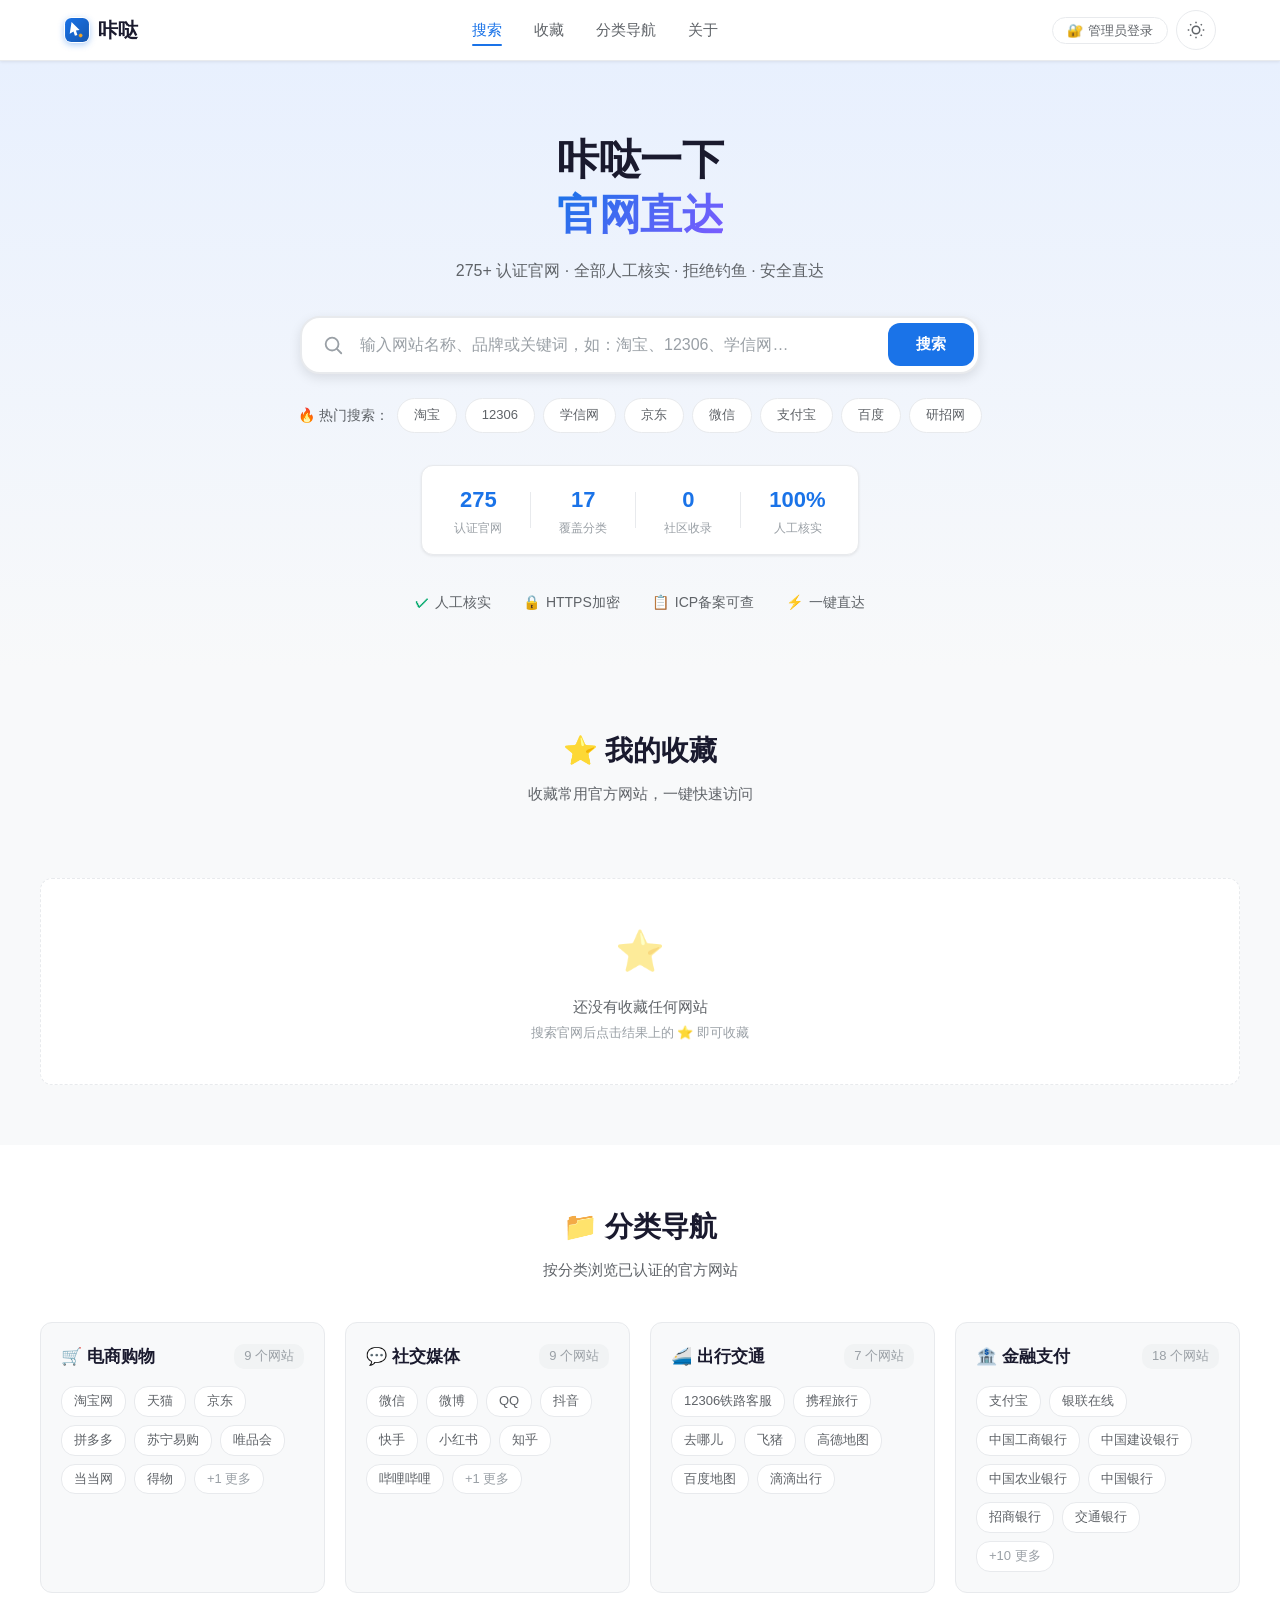
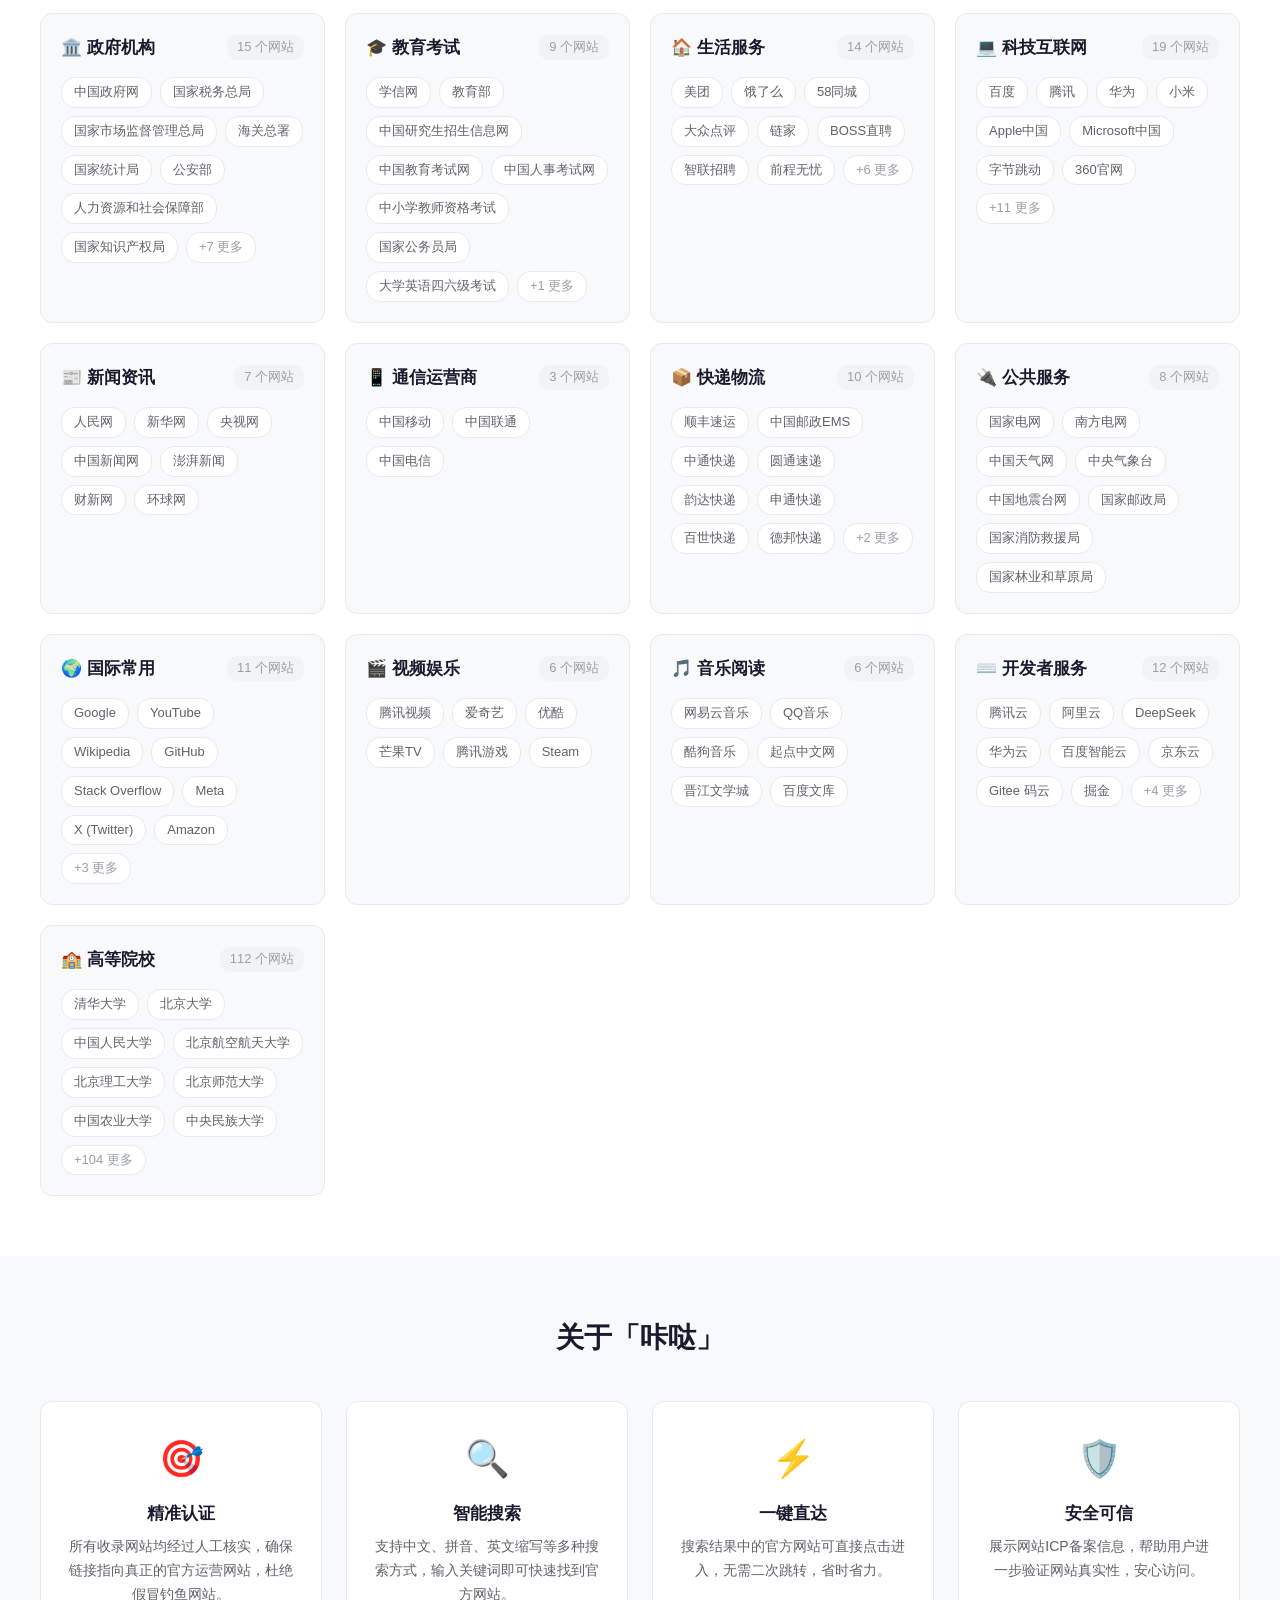
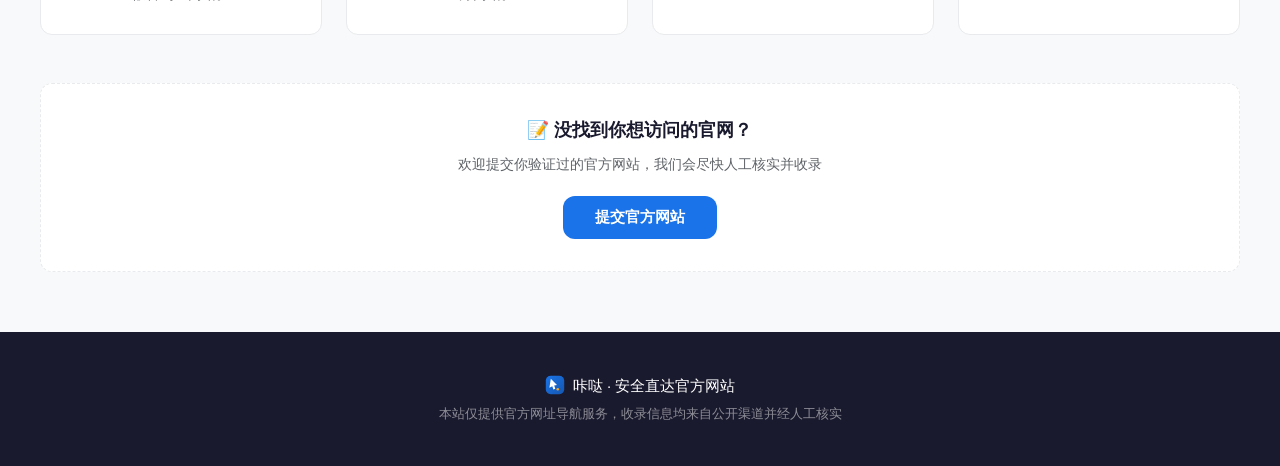
==== commit ed4c96ce: "Add files via upload" ====
--- a/index.html
+++ b/index.html
@@ -347,8 +347,8 @@
     </div>
   </div>
 
-  <script src="js/data.js"></script>
-  <script src="js/store.js"></script>
-  <script src="js/app.js"></script>
+  <script src="js/data.js?v=20260818"></script>
+  <script src="js/store.js?v=20260818"></script>
+  <script src="js/app.js?v=20260818"></script>
 </body>
 </html>
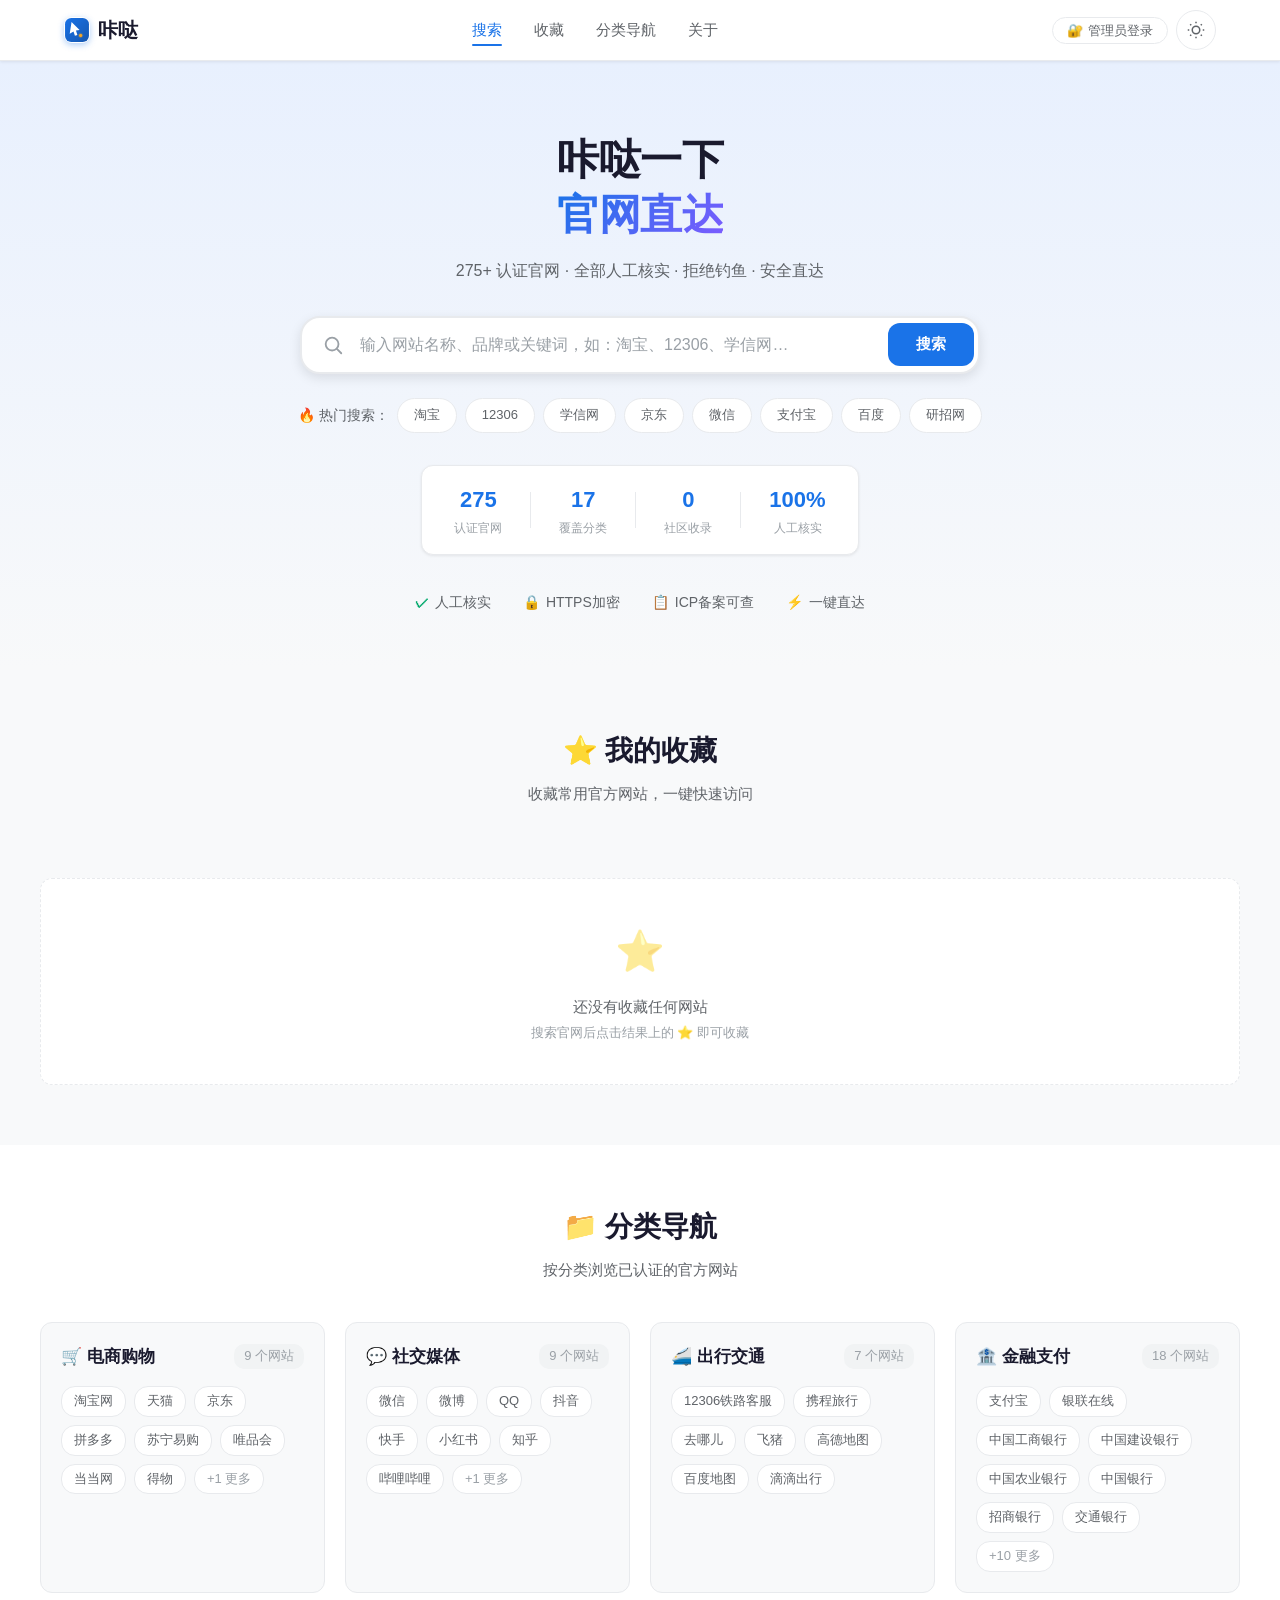
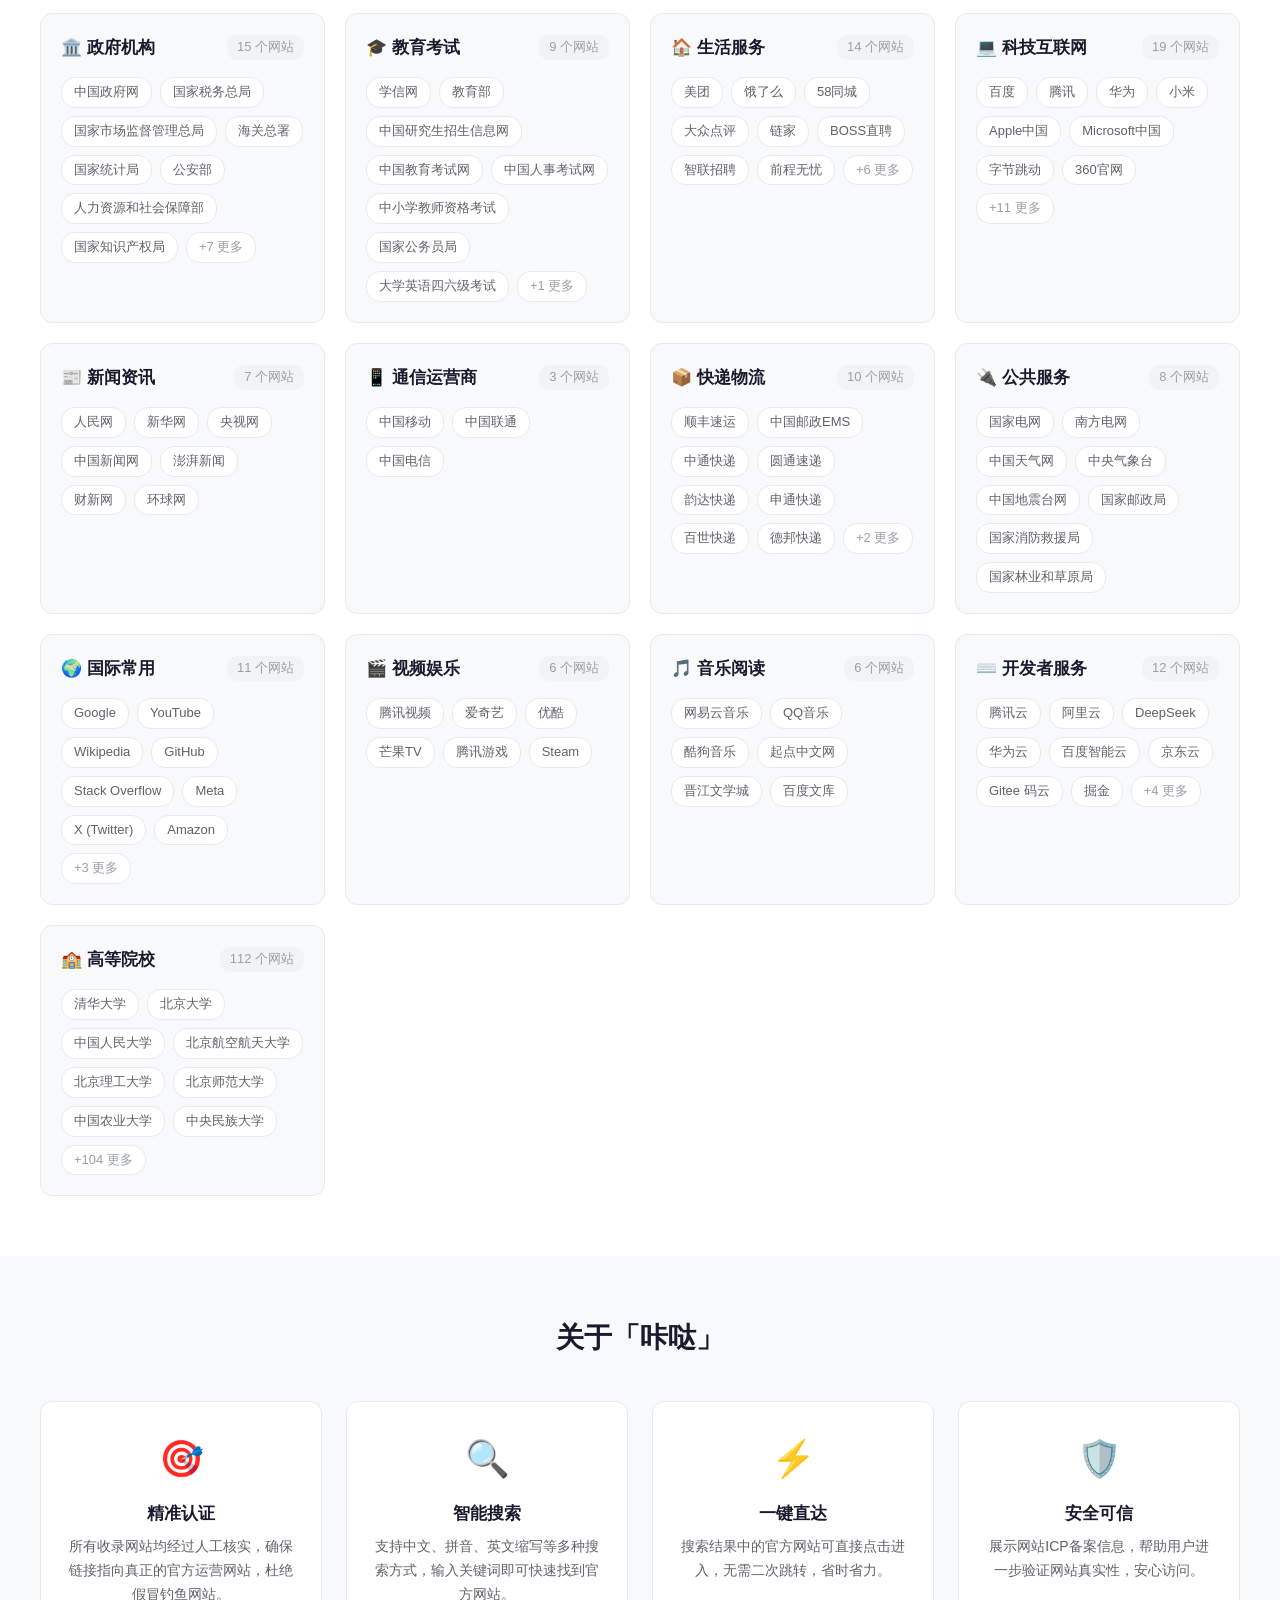
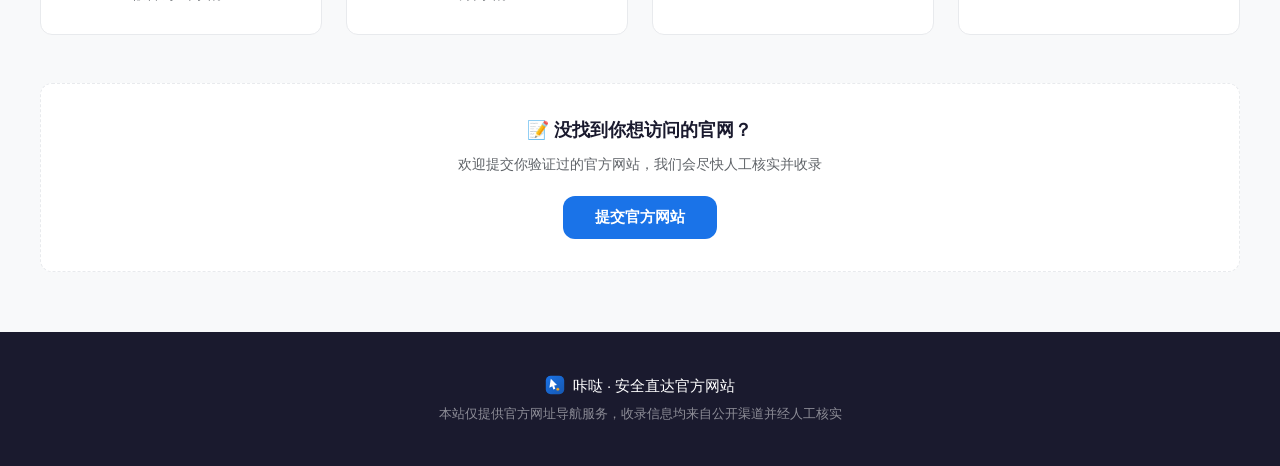
==== commit e25f899c: "Add files via upload" ====
--- a/index.html
+++ b/index.html
@@ -347,8 +347,8 @@
     </div>
   </div>
 
-  <script src="js/data.js?v=20260818"></script>
-  <script src="js/store.js?v=20260818"></script>
-  <script src="js/app.js?v=20260818"></script>
+  <script src="js/data.js?v=20260818b"></script>
+  <script src="js/store.js?v=20260818b"></script>
+  <script src="js/app.js?v=20260818b"></script>
 </body>
 </html>
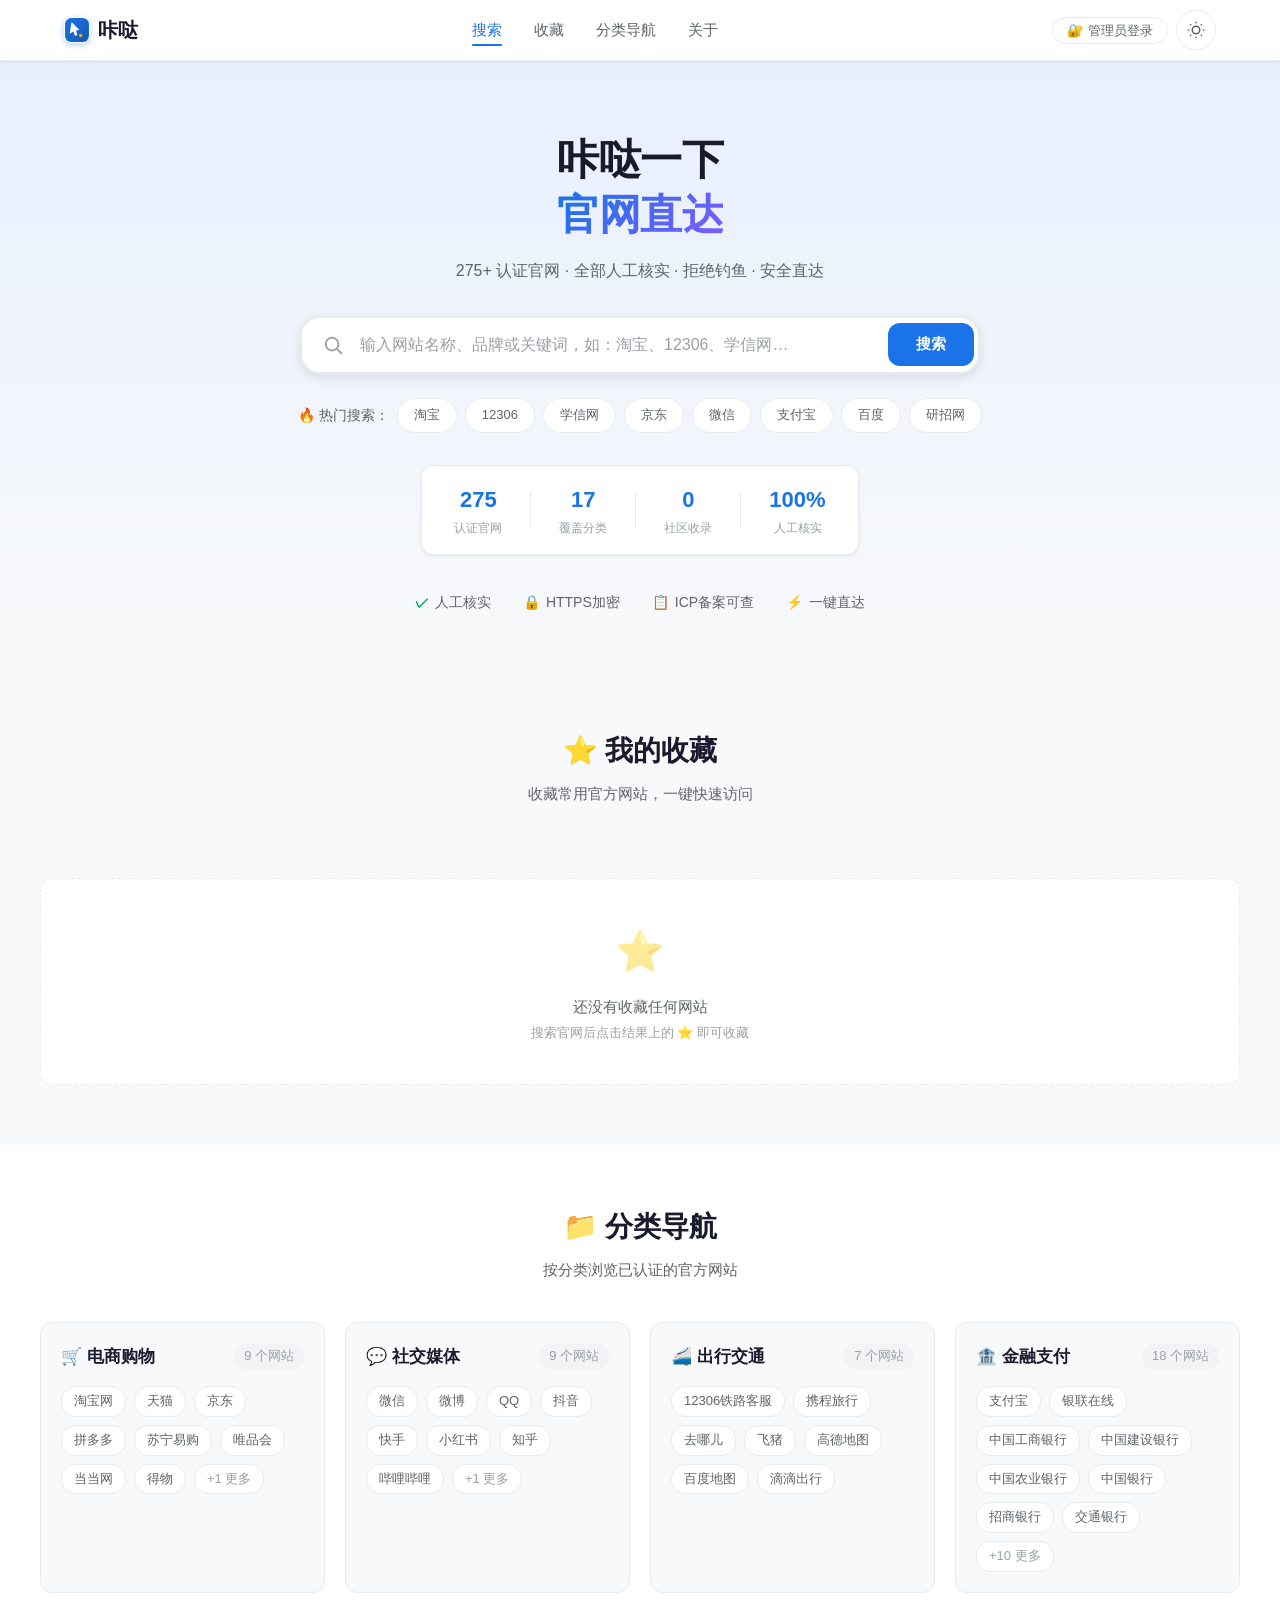
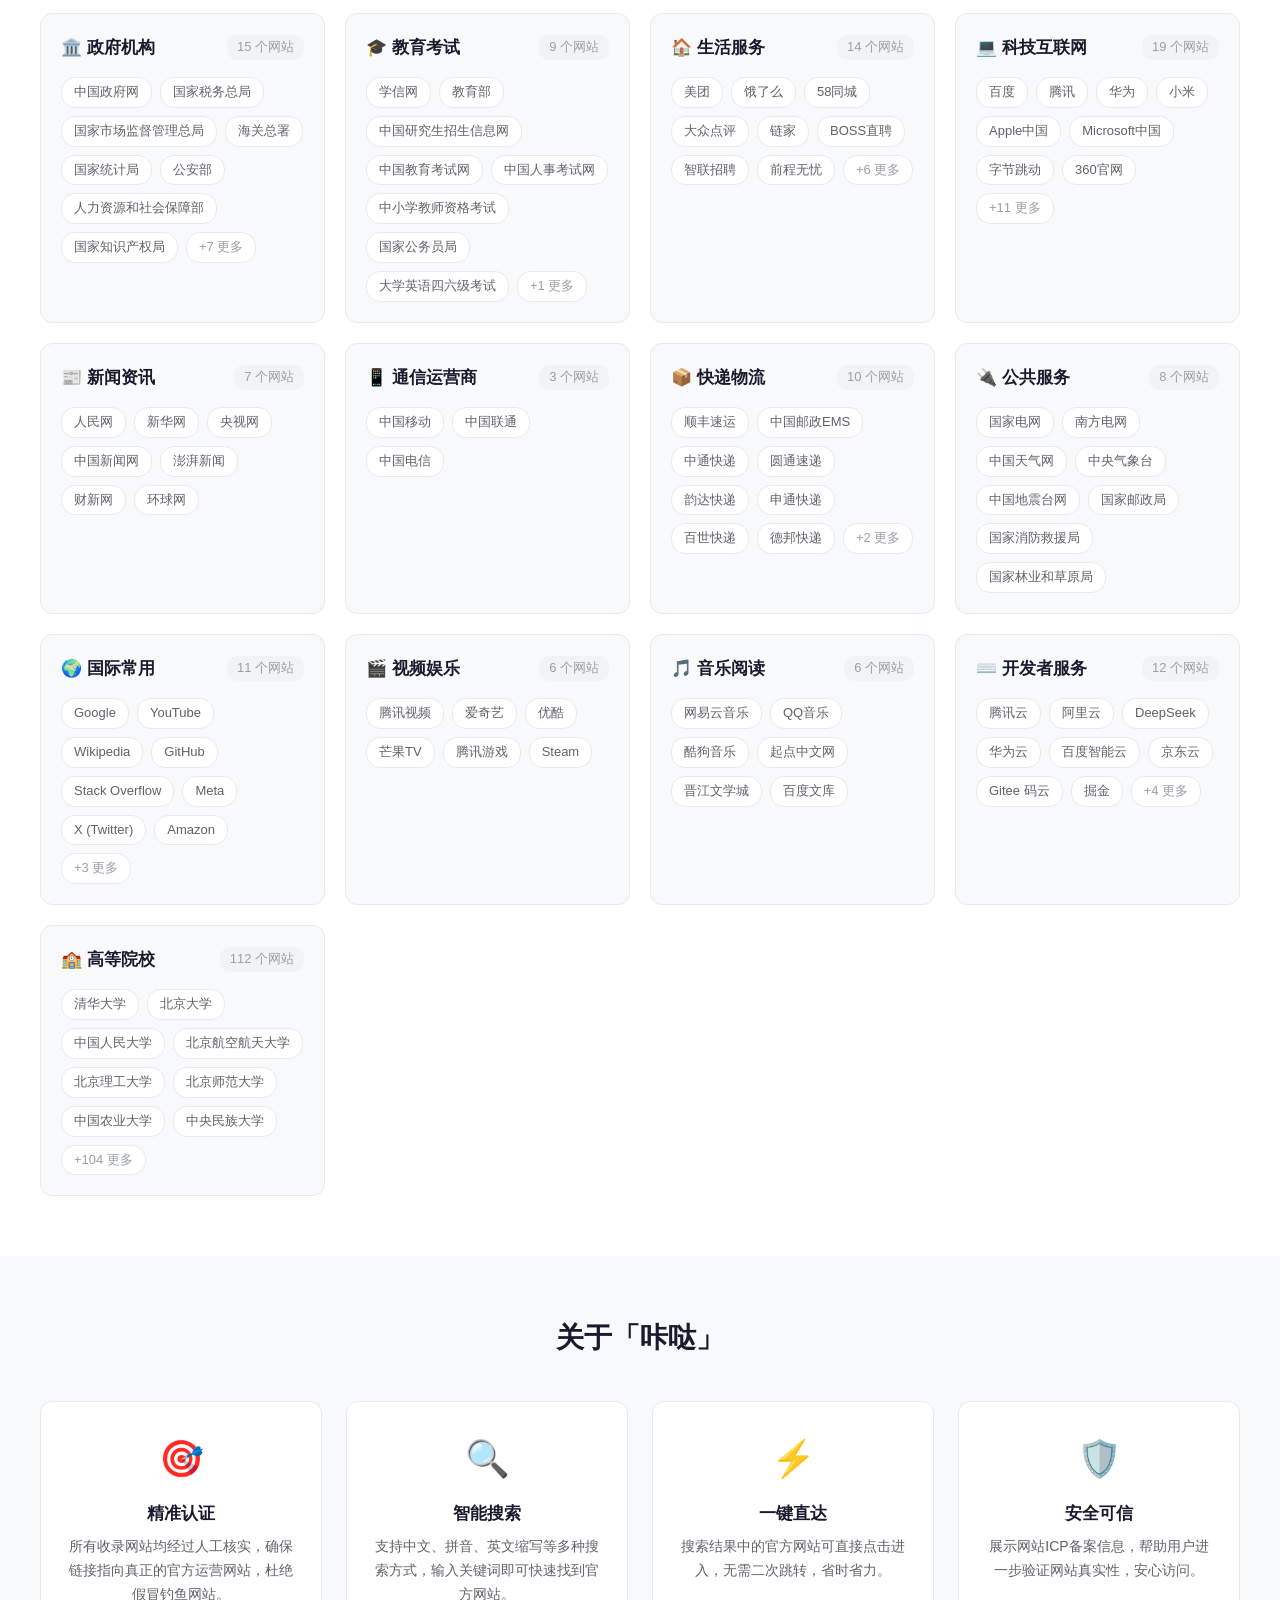
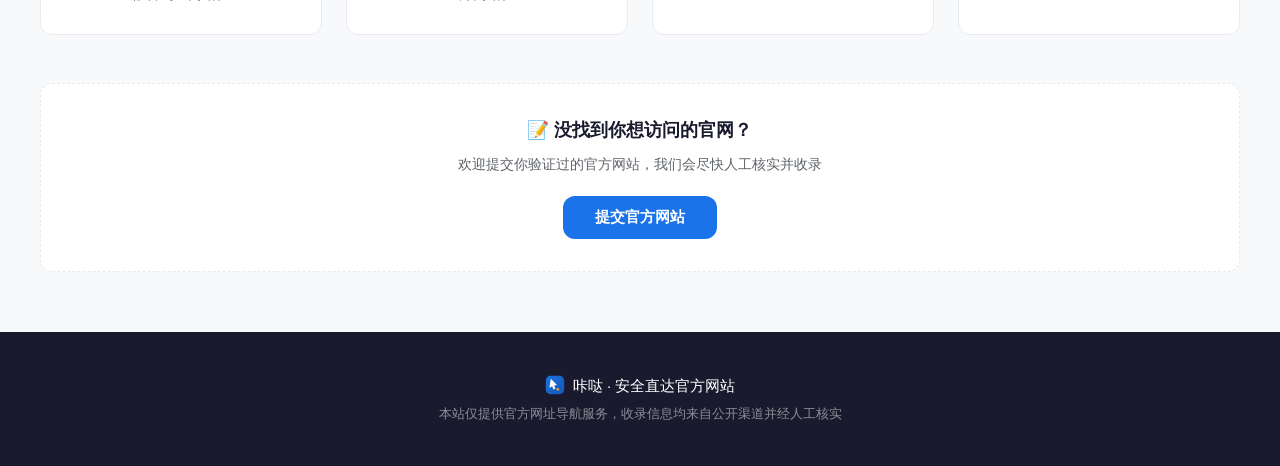
==== commit 5a9f87a6: "Add files via upload" ====
--- a/index.html
+++ b/index.html
@@ -347,8 +347,8 @@
     </div>
   </div>
 
-  <script src="js/data.js?v=20260818b"></script>
-  <script src="js/store.js?v=20260818b"></script>
-  <script src="js/app.js?v=20260818b"></script>
+  <script src="js/data.js?v=20260818c"></script>
+  <script src="js/store.js?v=20260818c"></script>
+  <script src="js/app.js?v=20260818c"></script>
 </body>
 </html>
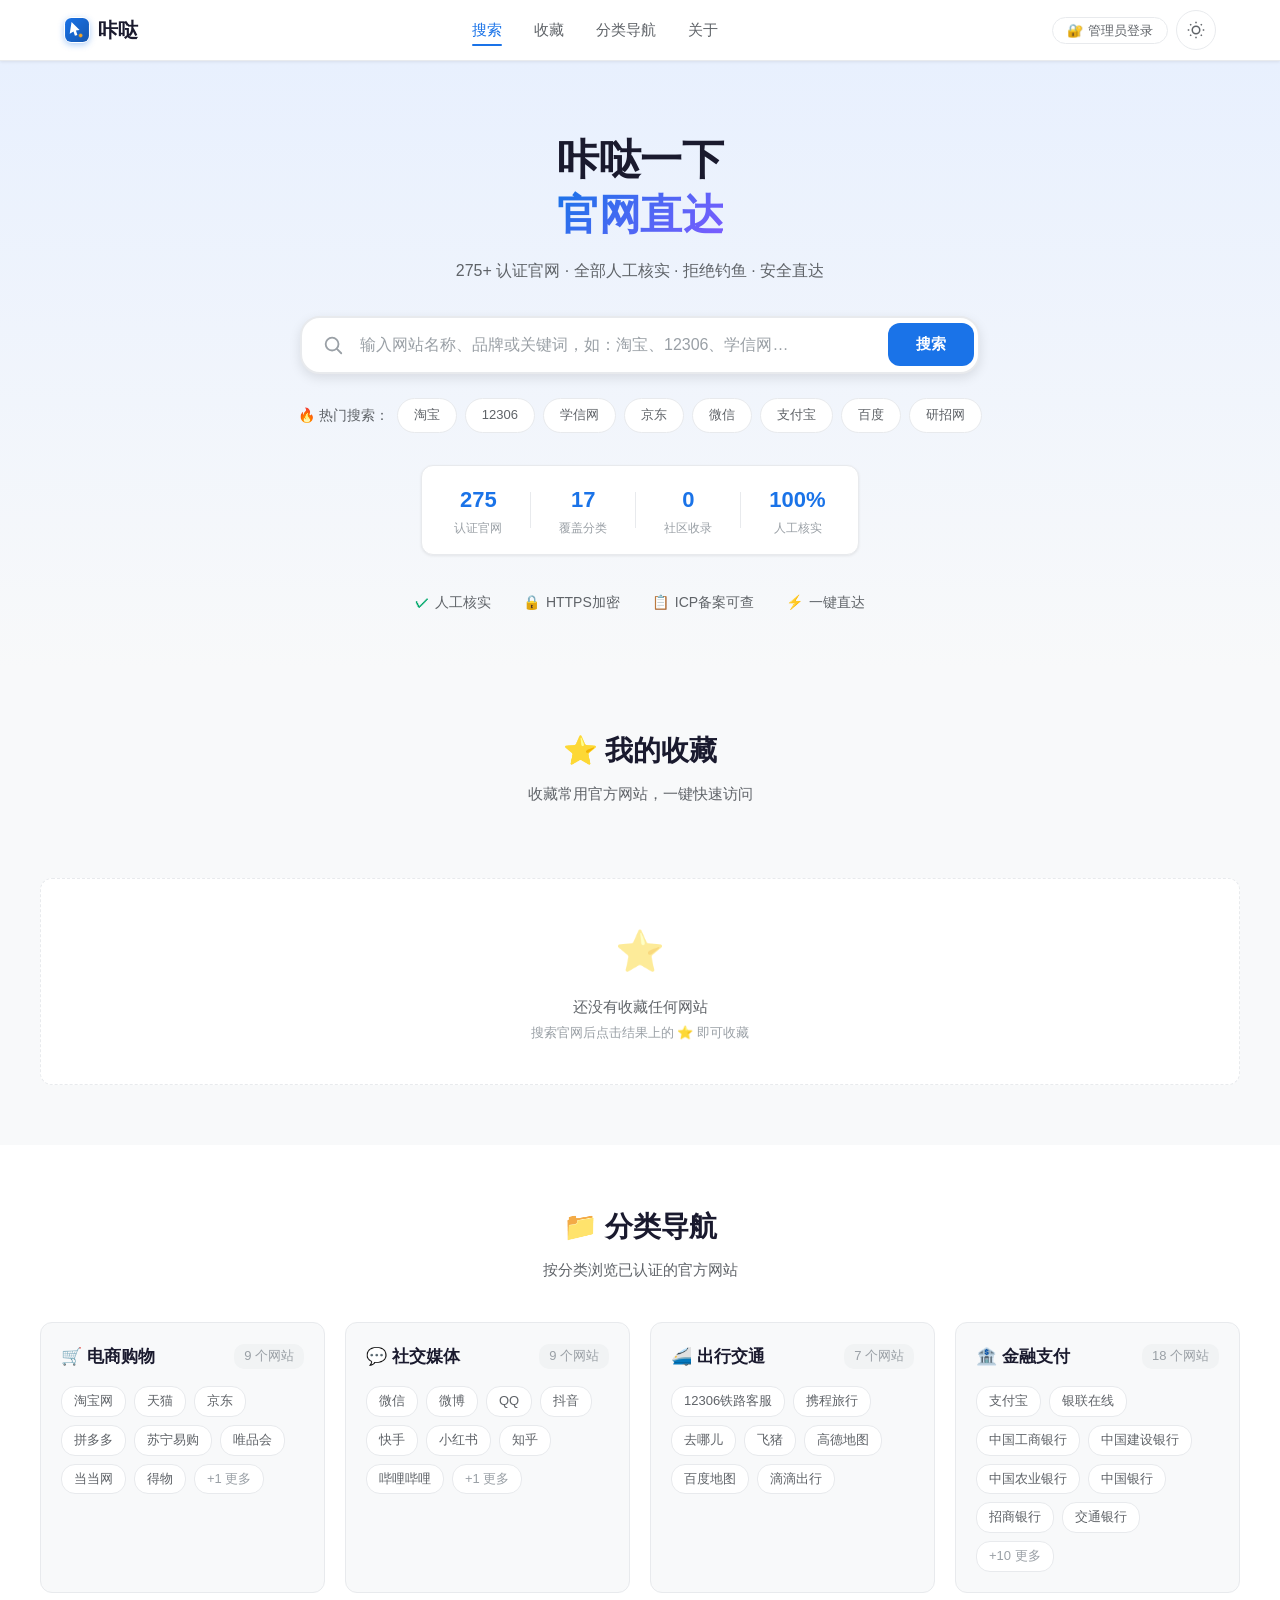
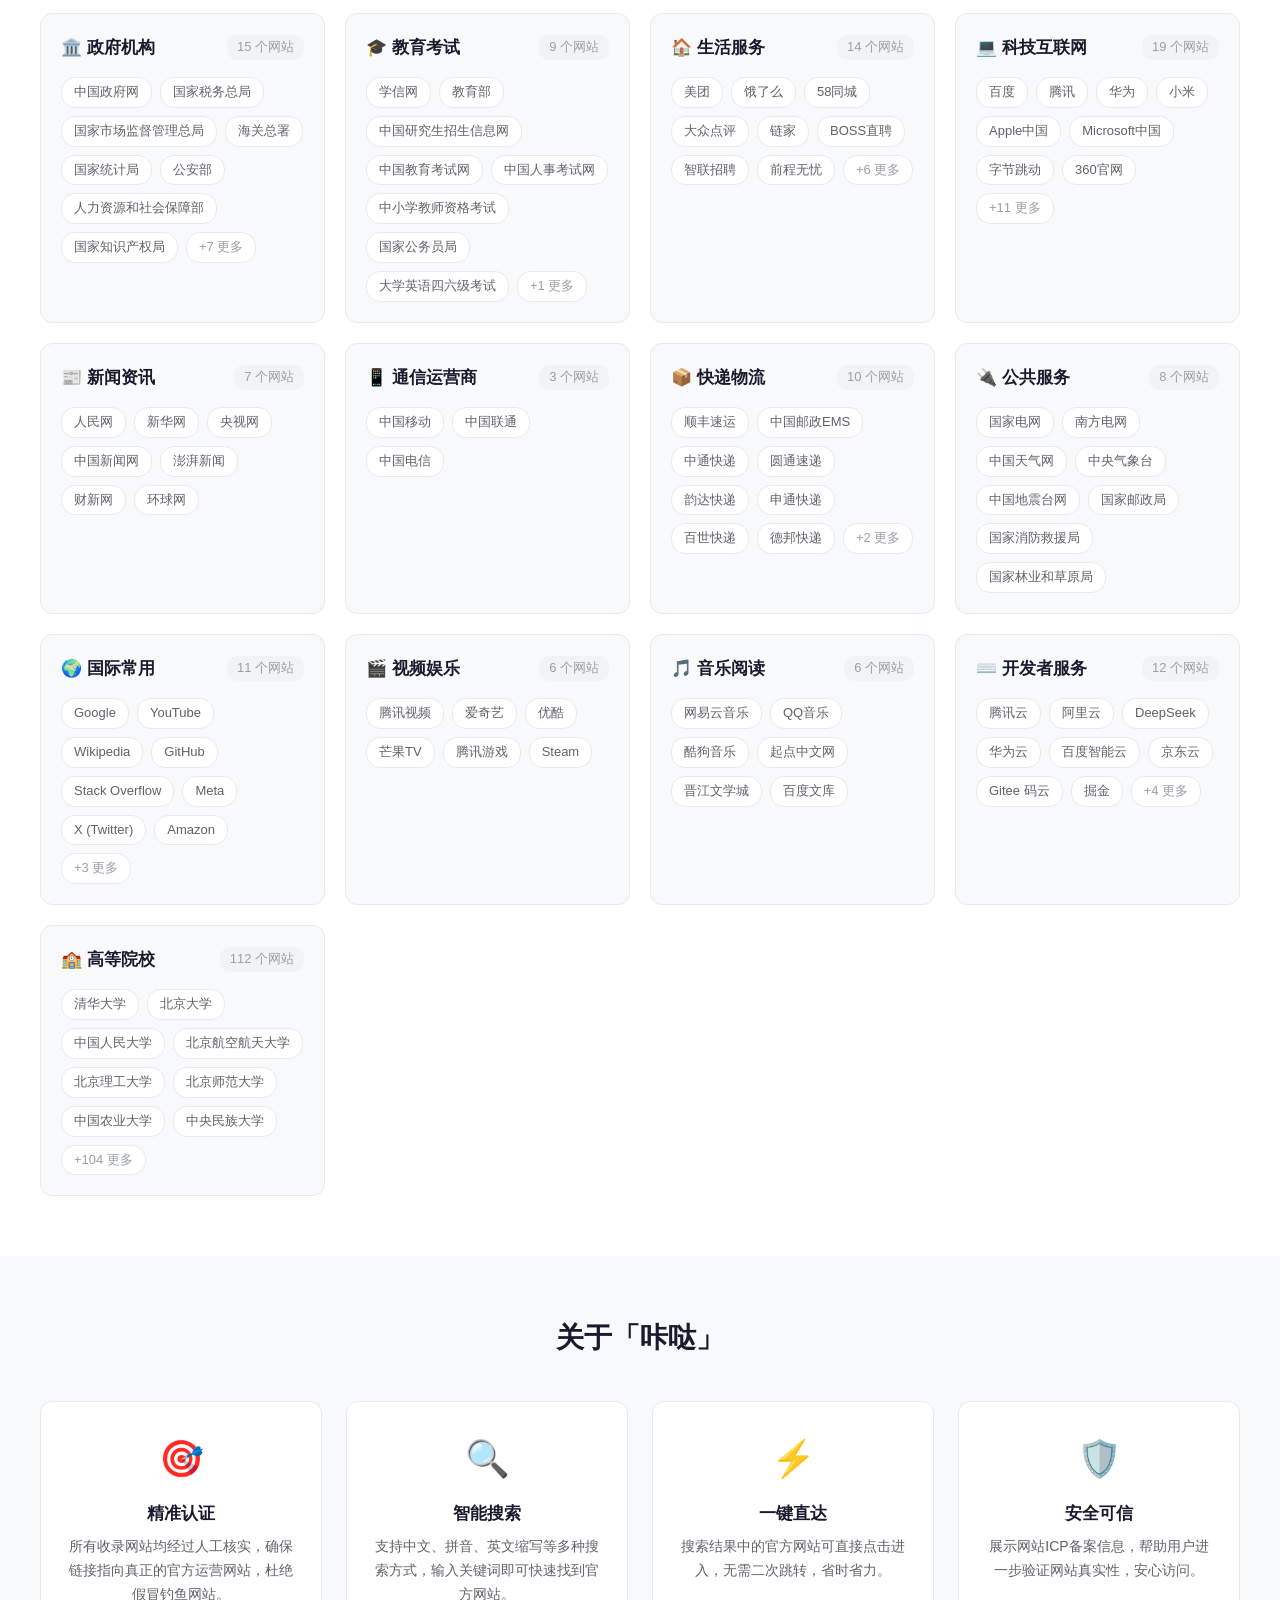
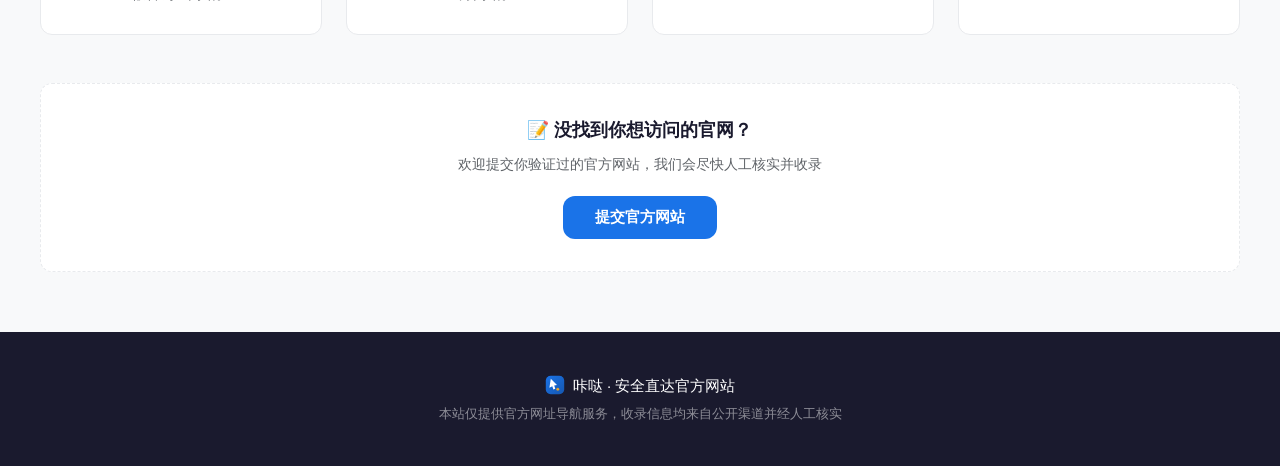
==== commit d37b314b: "Add files via upload" ====
--- a/index.html
+++ b/index.html
@@ -347,8 +347,8 @@
     </div>
   </div>
 
-  <script src="js/data.js?v=20260818c"></script>
-  <script src="js/store.js?v=20260818c"></script>
-  <script src="js/app.js?v=20260818c"></script>
+  <script src="js/data.js?v=20260818d"></script>
+  <script src="js/store.js?v=20260818d"></script>
+  <script src="js/app.js?v=20260818d"></script>
 </body>
 </html>
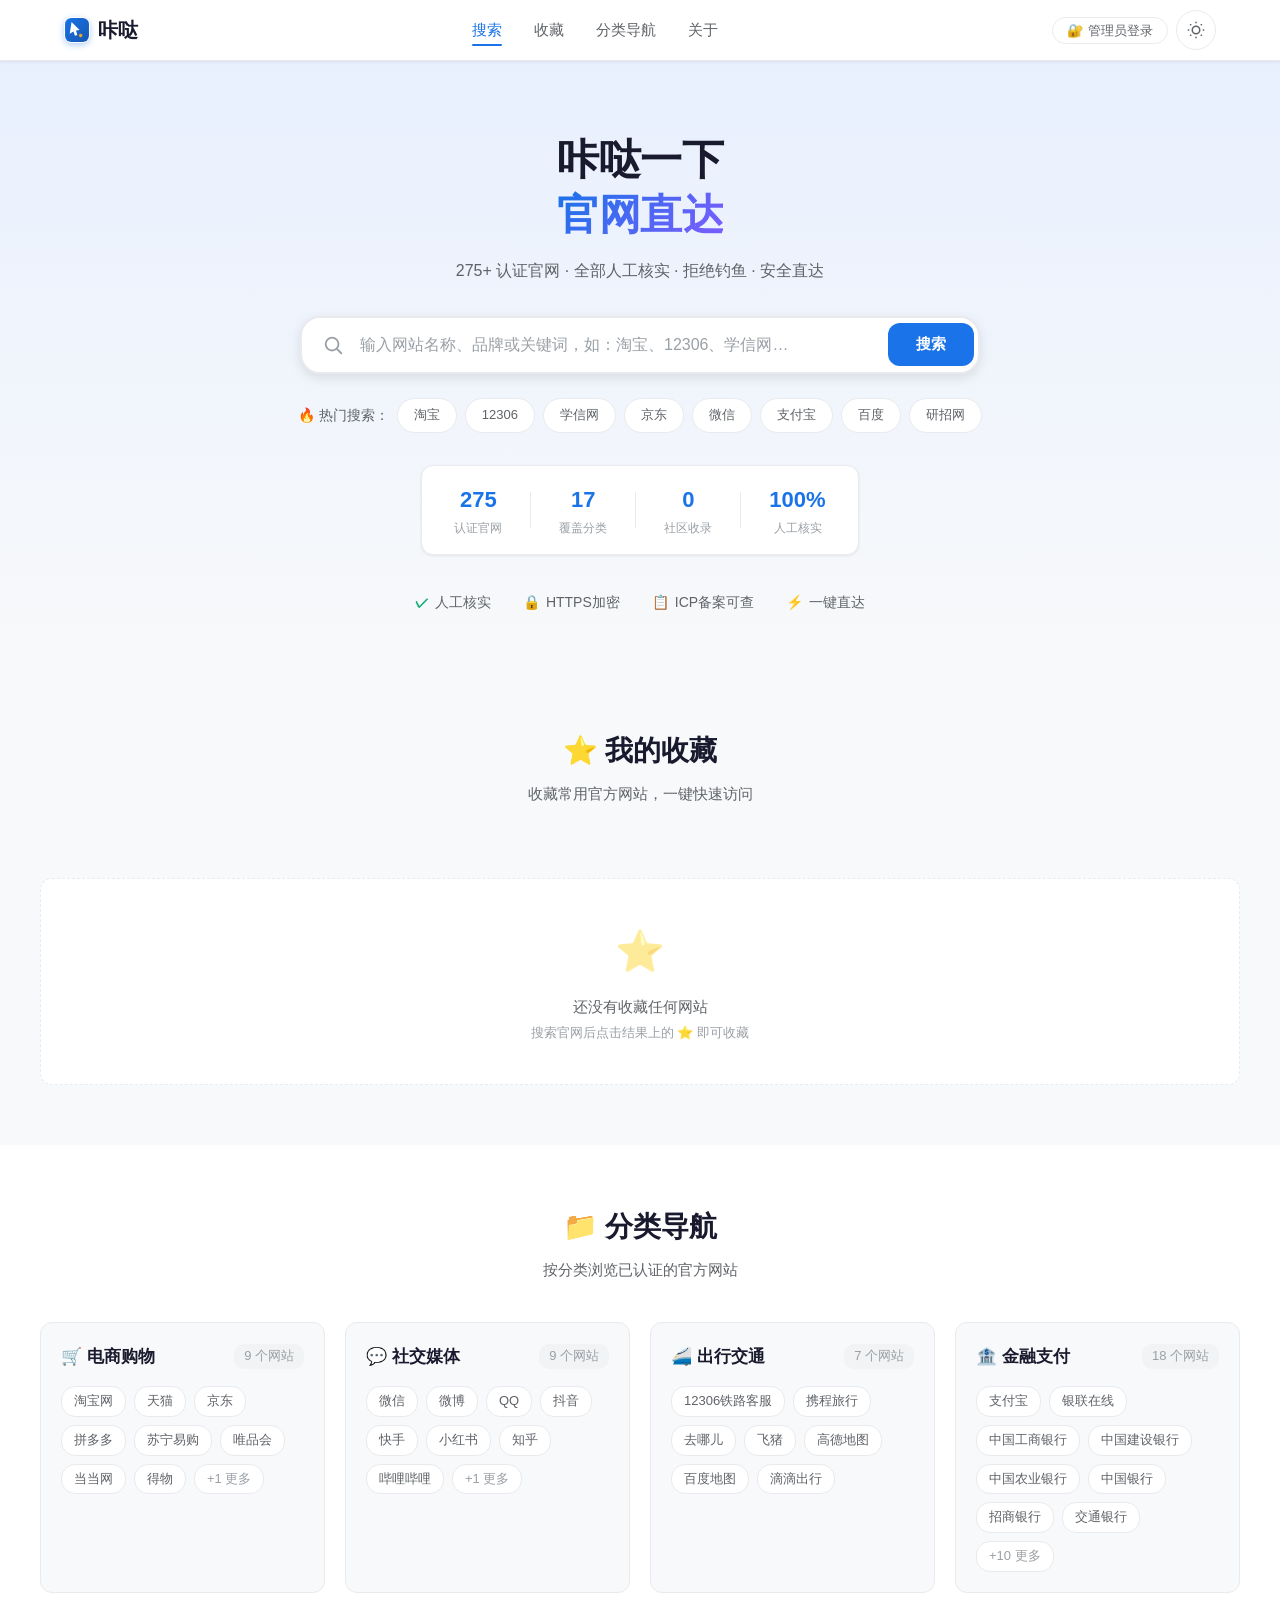
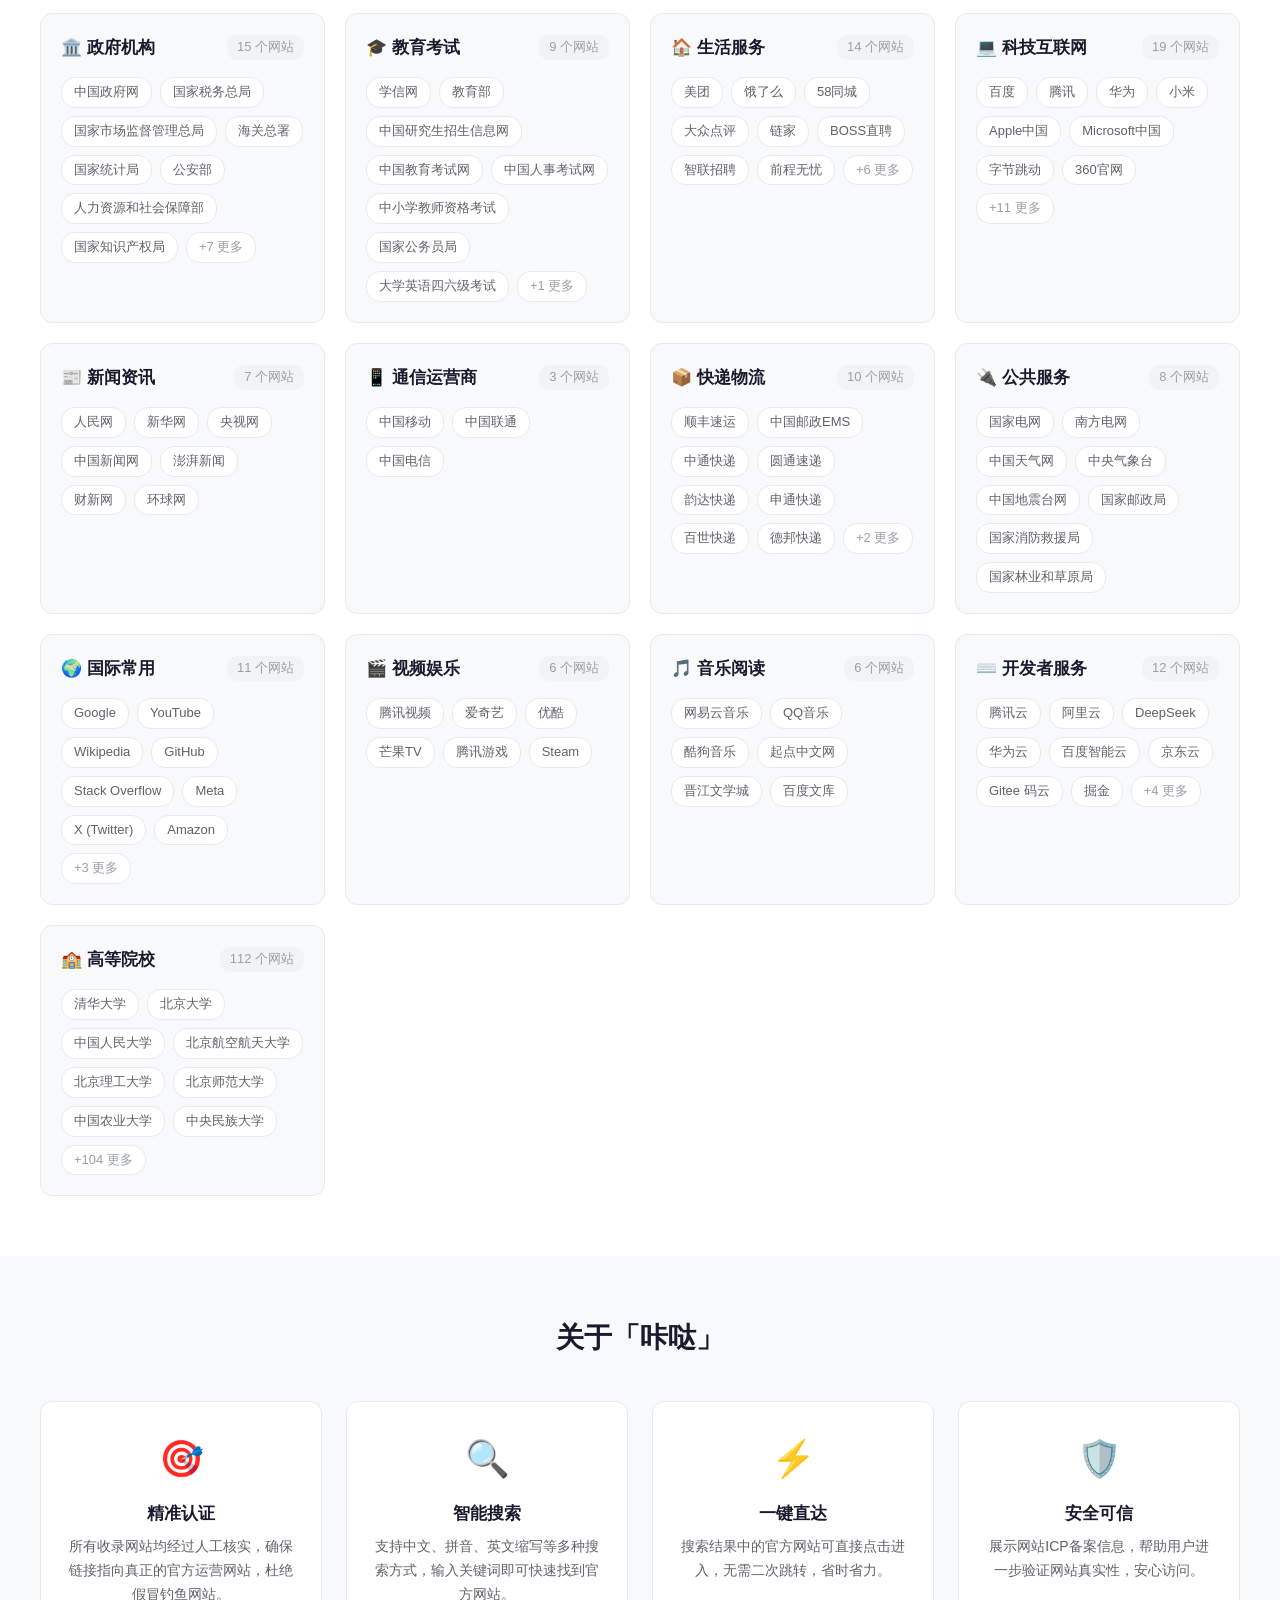
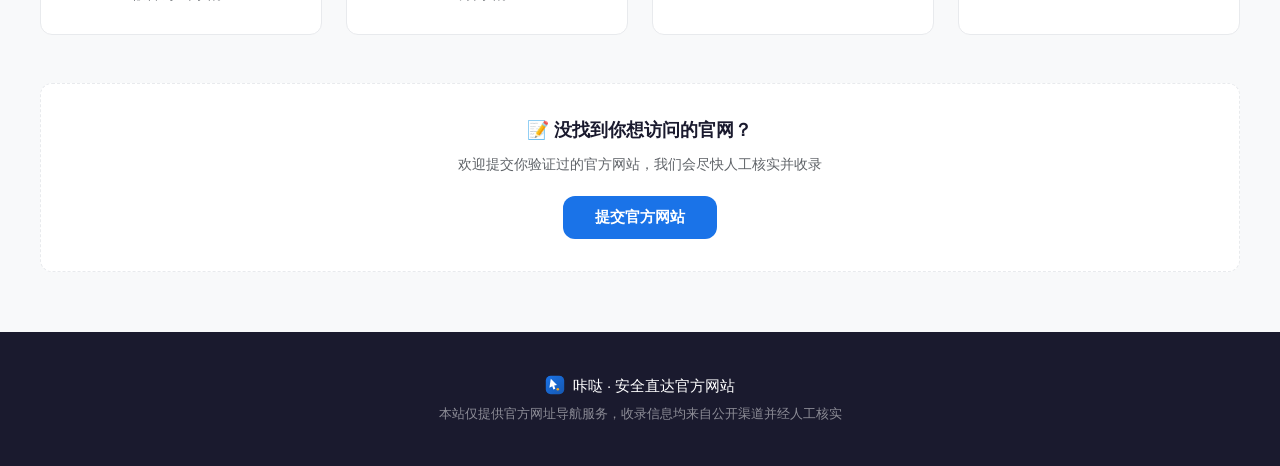
==== commit 2ef0f91a: "Add files via upload" ====
--- a/index.html
+++ b/index.html
@@ -347,8 +347,8 @@
     </div>
   </div>
 
-  <script src="js/data.js?v=20260818d"></script>
-  <script src="js/store.js?v=20260818d"></script>
-  <script src="js/app.js?v=20260818d"></script>
+  <script src="js/data.js?v=20260818e"></script>
+  <script src="js/store.js?v=20260818e"></script>
+  <script src="js/app.js?v=20260818e"></script>
 </body>
 </html>
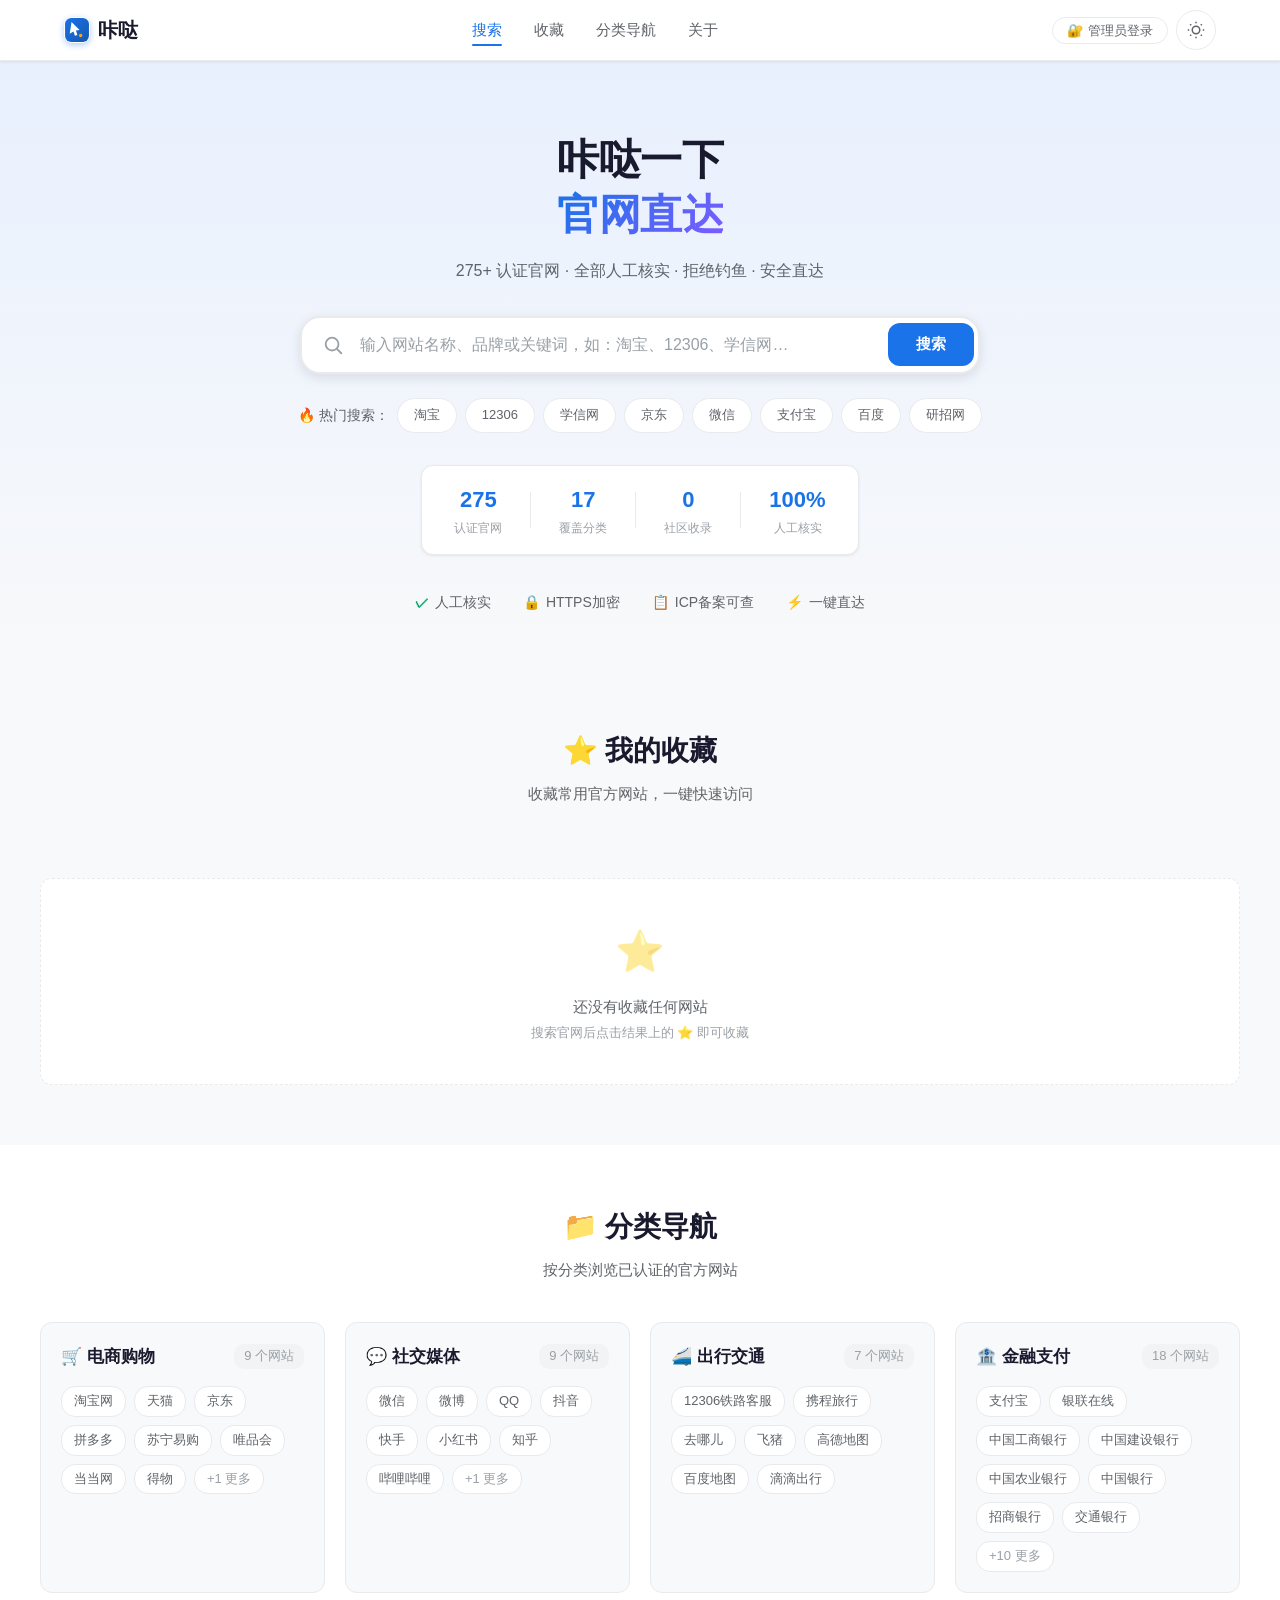
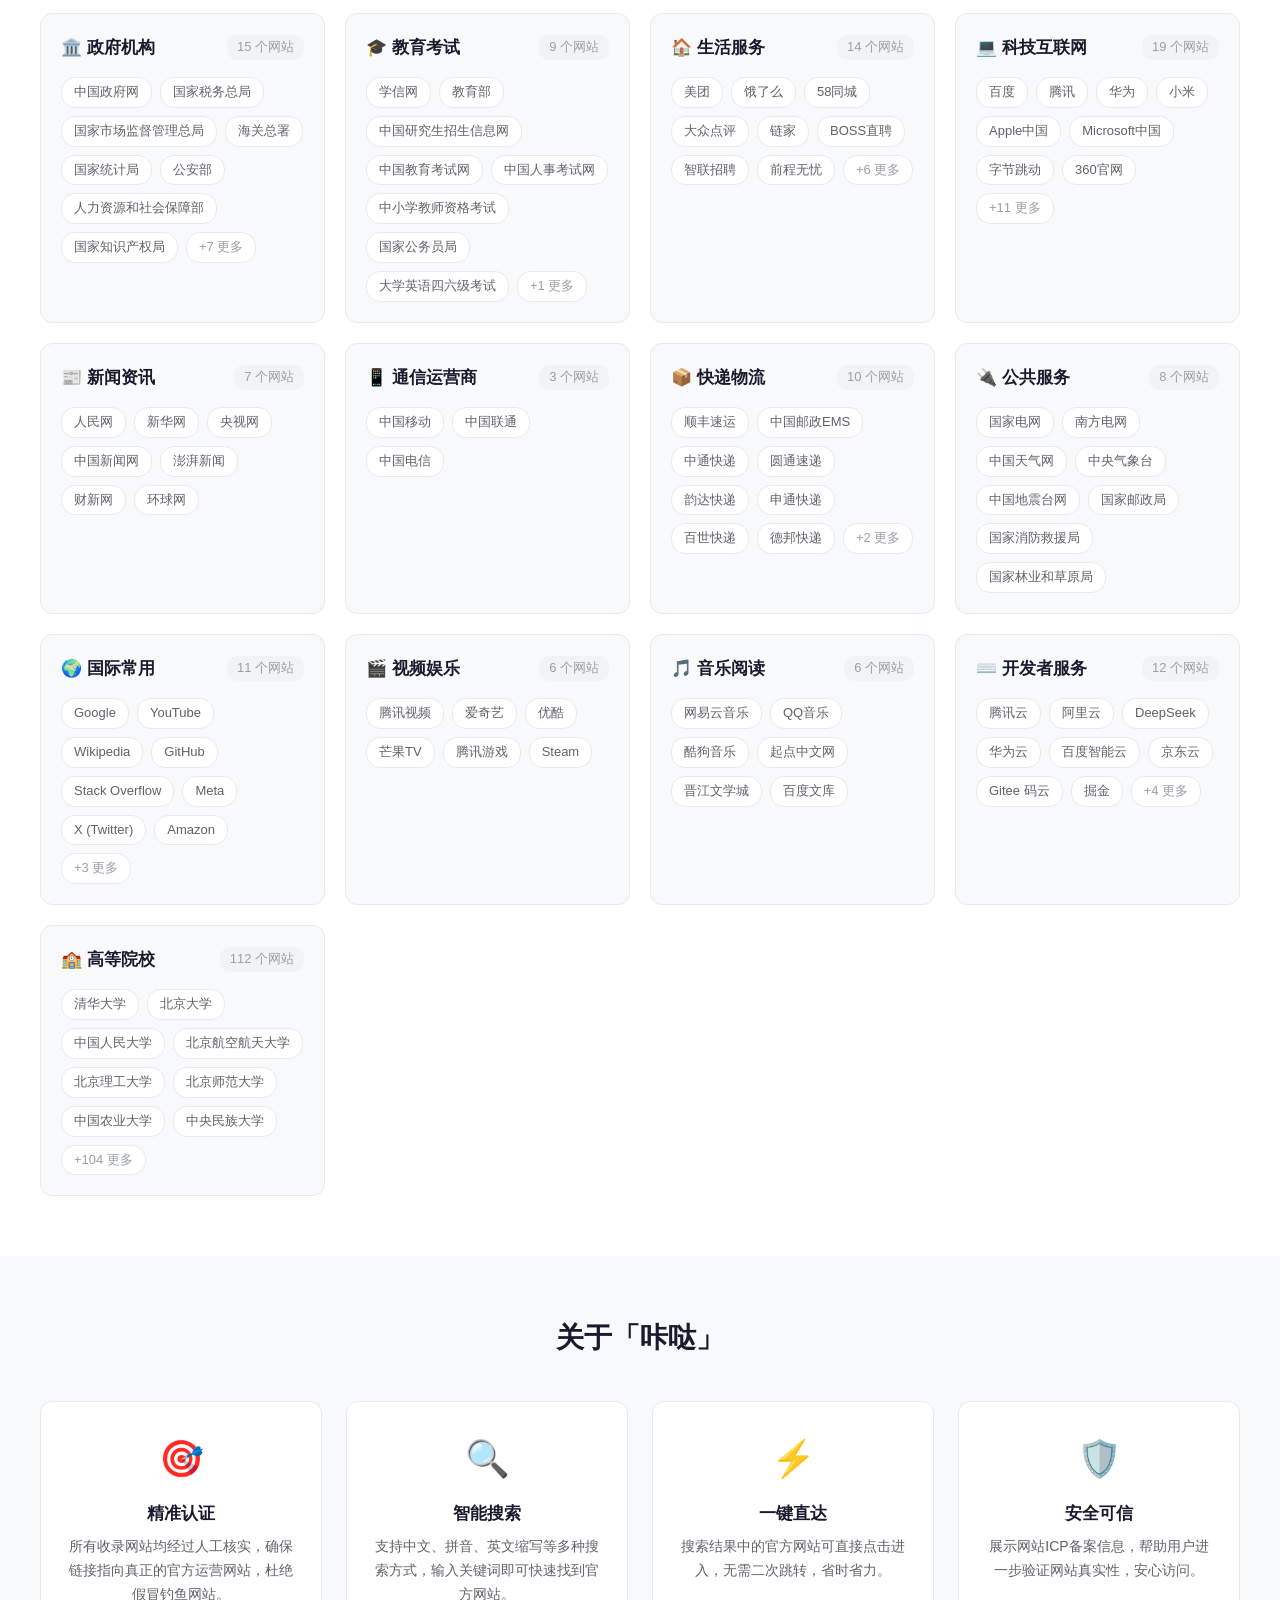
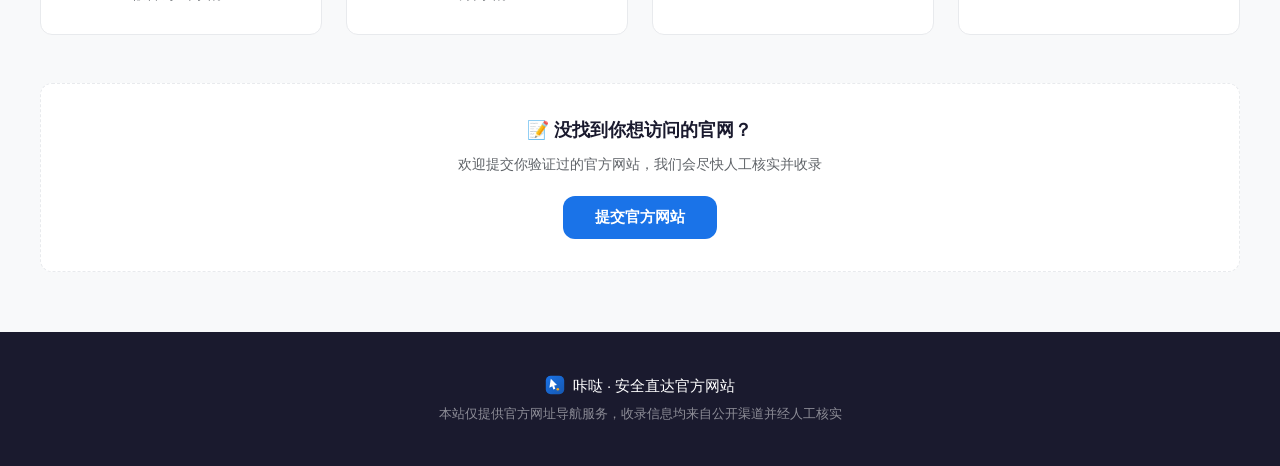
==== commit c656deb5: "Add files via upload" ====
--- a/index.html
+++ b/index.html
@@ -347,8 +347,8 @@
     </div>
   </div>
 
-  <script src="js/data.js?v=20260818e"></script>
-  <script src="js/store.js?v=20260818e"></script>
-  <script src="js/app.js?v=20260818e"></script>
+  <script src="js/data.js?v=20260818f"></script>
+  <script src="js/store.js?v=20260818f"></script>
+  <script src="js/app.js?v=20260818f"></script>
 </body>
 </html>
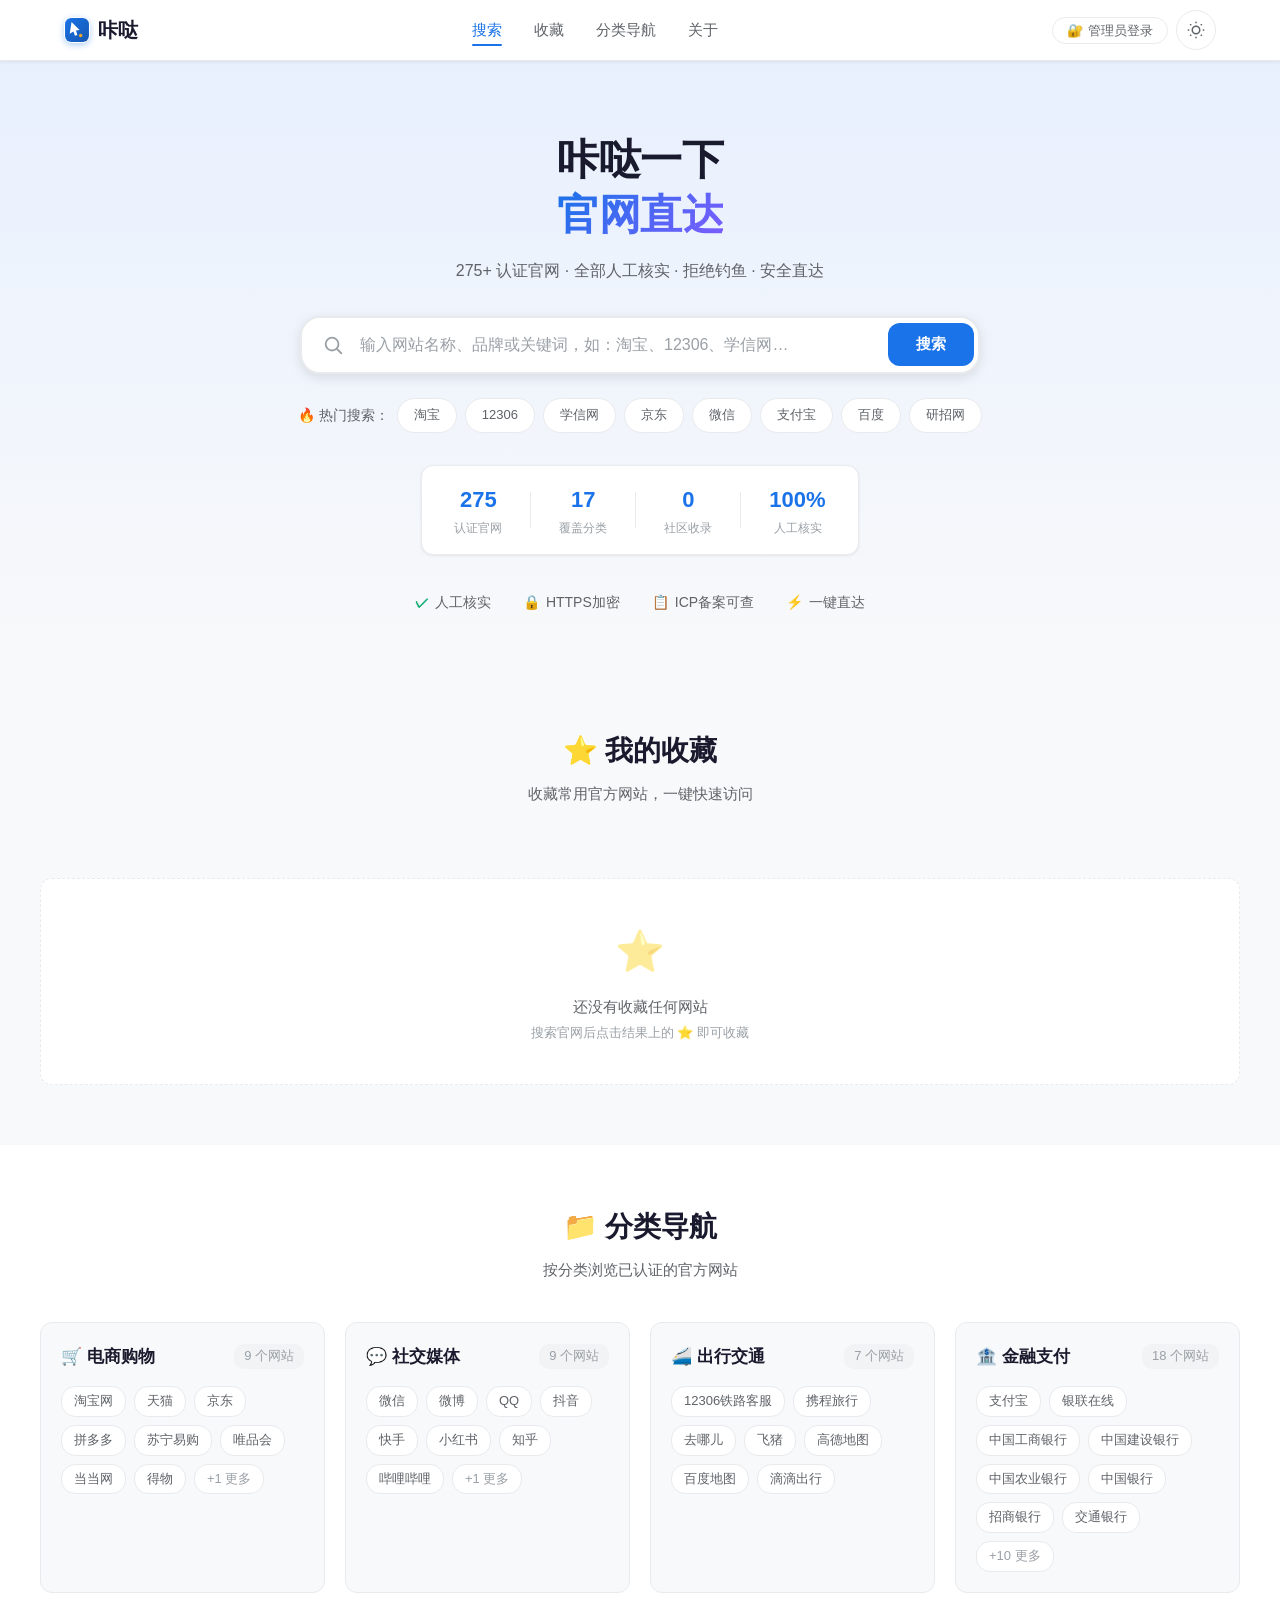
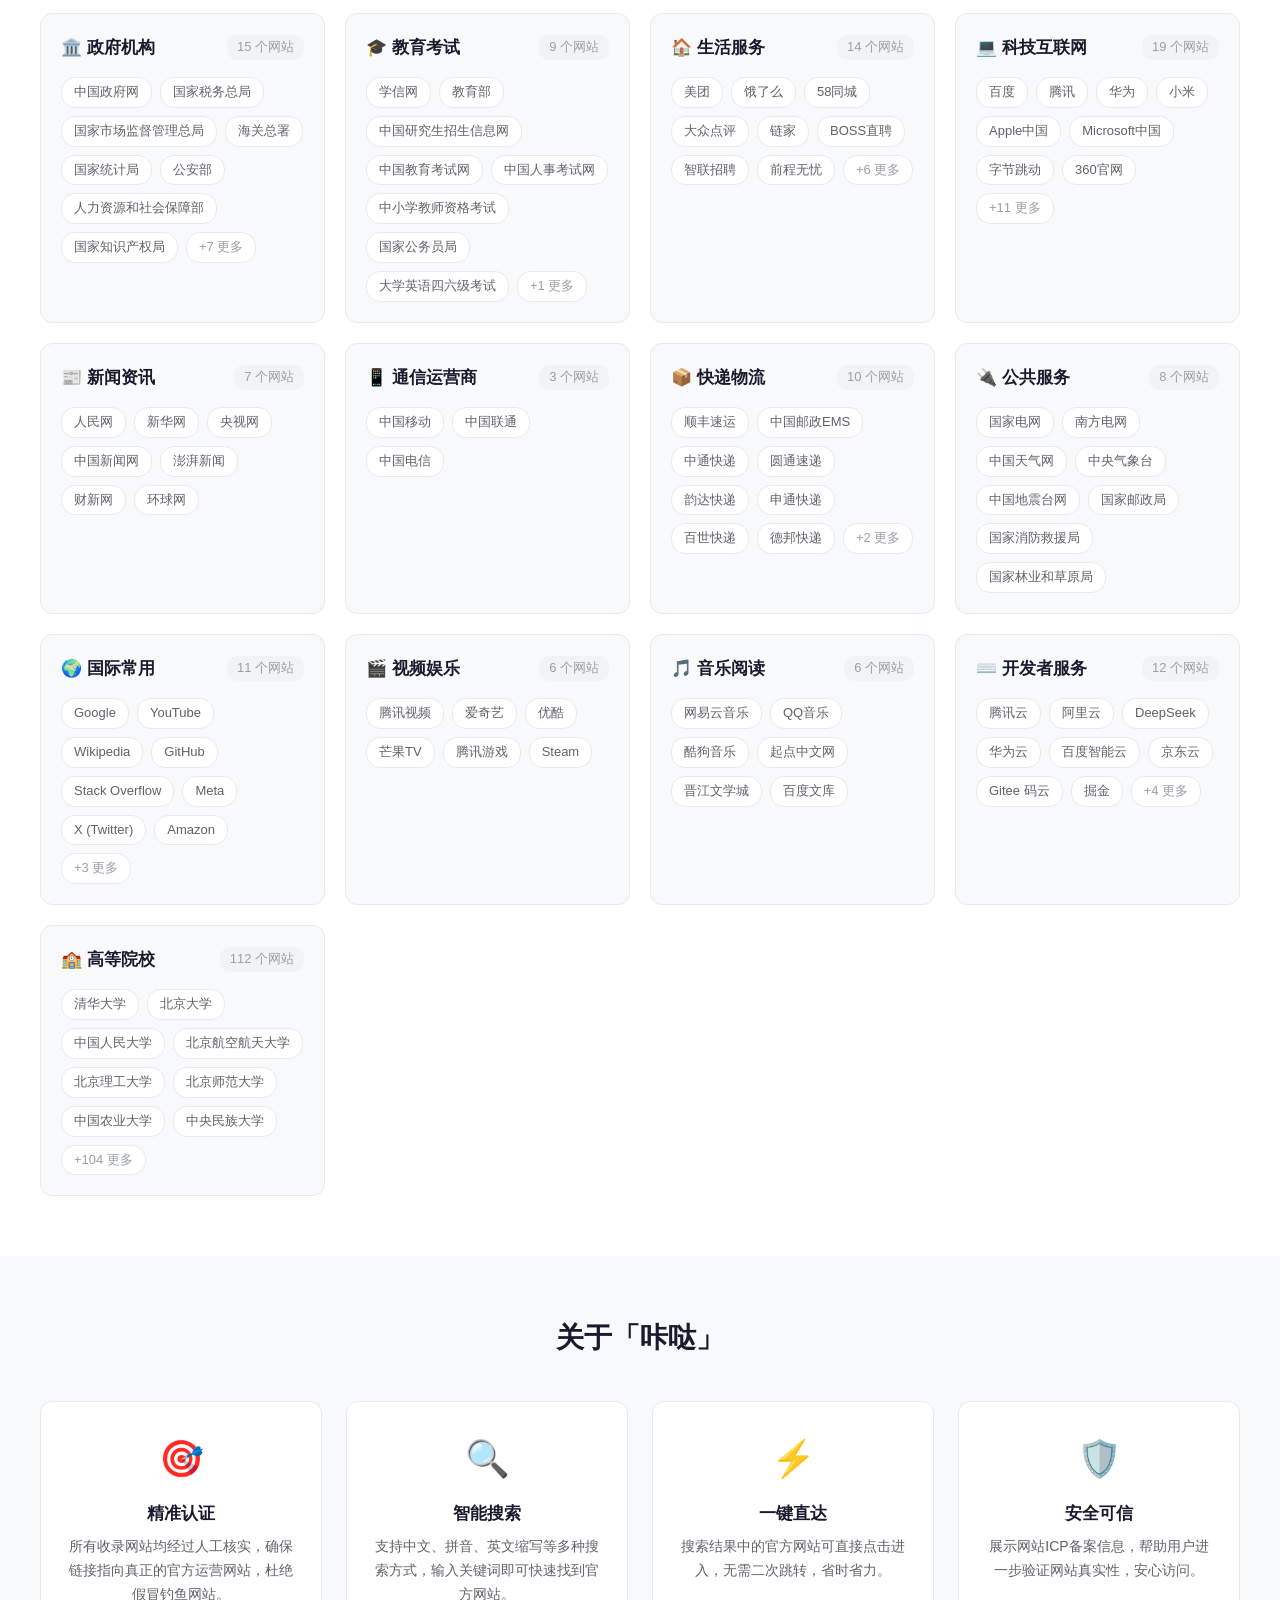
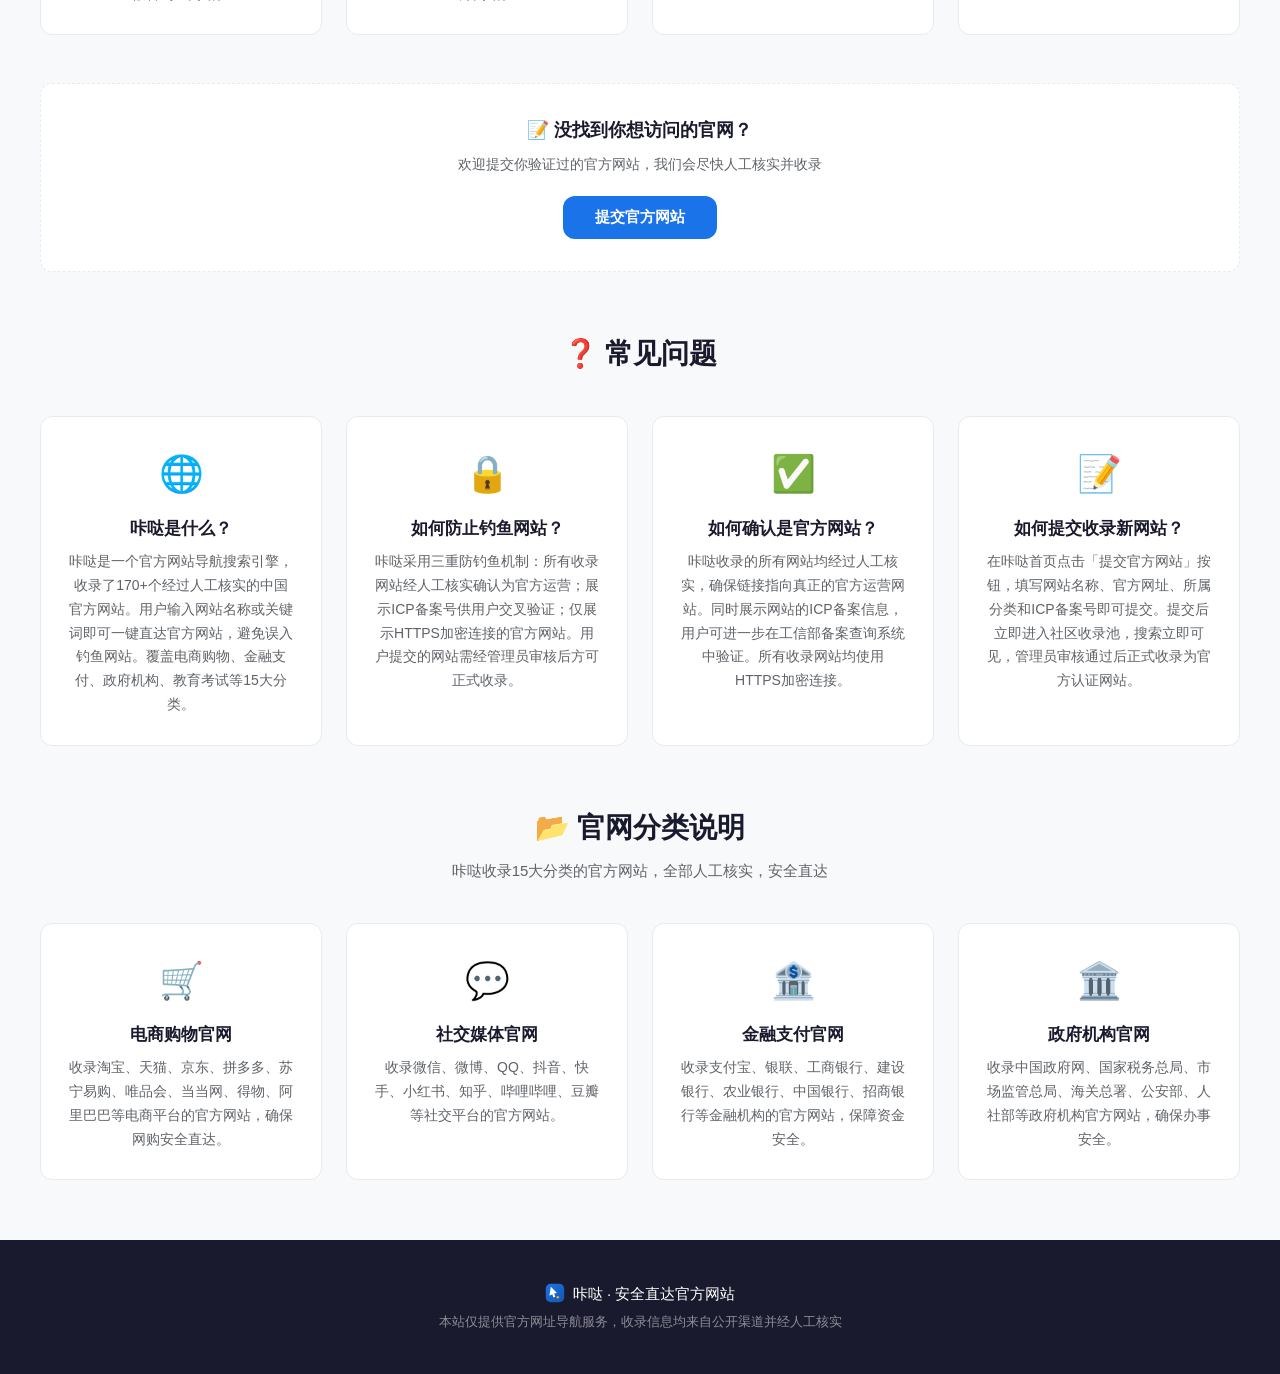
==== commit eb2ad25b: "Add files via upload" ====
--- a/index.html
+++ b/index.html
@@ -3,22 +3,139 @@
 <head>
   <meta charset="UTF-8">
   <meta name="viewport" content="width=device-width, initial-scale=1.0">
-  <meta name="description" content="咔哒 - 确保搜索结果第一个是官方网站，安全可靠一键直达">
-  <title>咔哒 · 安全直达官方网站</title>
+
+  <!-- ==================== 基础 SEO ==================== -->
+  <title>咔哒 · 官网导航搜索 - 安全直达官方网站,拒绝钓鱼网站</title>
+  <meta name="description" content="咔哒是一个安全的官方网站导航搜索引擎,收录170+经人工核实的中国官方网站。输入网站名称即可一键直达淘宝、12306、学信网等官方网址,拒绝钓鱼,ICP备案可查。支持电商购物、金融支付、政府机构等15大分类官网搜索。">
+  <meta name="keywords" content="官网导航,官方网站搜索,官网直达,安全网址导航,防钓鱼网站,官网查询,ICP备案查询,淘宝官网,12306官网,学信网官网,政府网站导航,品牌官网搜索,咔哒导航,官方网站大全">
+  <meta name="author" content="咔哒">
+  <meta name="robots" content="index, follow, max-image-preview:large, max-snippet:-1, max-video-preview:-1">
+  <meta name="language" content="zh-CN">
+  <meta name="rating" content="general">
+  <meta name="distribution" content="global">
+  <meta name="revisit-after" content="3 days">
+  <link rel="canonical" href="https://foreverht106.github.io/ZHT106/">
+
+  <!-- ==================== Open Graph (社交分享) ==================== -->
+  <meta property="og:type" content="website">
+  <meta property="og:site_name" content="咔哒 · 官网导航搜索">
+  <meta property="og:title" content="咔哒 · 安全直达官方网站">
+  <meta property="og:description" content="170+认证官网,全部人工核实,拒绝钓鱼,安全直达。输入网站名称即可一键找到官方网站。">
+  <meta property="og:url" content="https://foreverht106.github.io/ZHT106/">
+  <meta property="og:locale" content="zh_CN">
+  <meta property="og:image" content="https://foreverht106.github.io/ZHT106/assets/icons/logo-256.png">
+
+  <!-- ==================== Twitter Card ==================== -->
+  <meta name="twitter:card" content="summary_large_image">
+  <meta name="twitter:title" content="咔哒 · 安全直达官方网站">
+  <meta name="twitter:description" content="170+认证官网,全部人工核实,拒绝钓鱼,安全直达。">
+  <meta name="twitter:image" content="https://foreverht106.github.io/ZHT106/assets/icons/logo-256.png">
+
+  <!-- ==================== 图标 / PWA ==================== -->
   <link rel="icon" type="image/x-icon" sizes="any" href="assets/icons/favicon.ico">
   <link rel="icon" type="image/png" sizes="32x32" href="assets/icons/favicon-32x32.png">
   <link rel="icon" type="image/png" sizes="16x16" href="assets/icons/favicon-16x16.png">
   <link rel="apple-touch-icon" sizes="180x180" href="assets/icons/apple-touch-icon.png">
   <link rel="manifest" href="site.webmanifest">
+  <meta name="theme-color" content="#1a73e8">
+  <meta name="apple-mobile-web-app-title" content="咔哒">
+  <meta name="apple-mobile-web-app-capable" content="yes">
+  <meta name="apple-mobile-web-app-status-bar-style" content="default">
+
+  <!-- ==================== 性能优化 ==================== -->
+  <link rel="preconnect" href="https://fonts.googleapis.com">
+  <link rel="preconnect" href="https://hm.baidu.com">
+  <link rel="dns-prefetch" href="https://fonts.googleapis.com">
+
+  <!-- ==================== 样式 ==================== -->
   <link rel="stylesheet" href="css/style.css">
   <link rel="stylesheet" href="css/admin.css">
-  <link rel="preconnect" href="https://fonts.googleapis.com">
+
+  <!-- ==================== JSON-LD 结构化数据 ==================== -->
+  <script type="application/ld+json">
+  {
+    "@context": "https://schema.org",
+    "@type": "WebSite",
+    "name": "咔哒 · 官网导航搜索",
+    "alternateName": "咔哒导航",
+    "url": "https://foreverht106.github.io/ZHT106/",
+    "description": "安全的官方网站导航搜索引擎,收录170+经人工核实的官方网站,拒绝钓鱼,安全直达。",
+    "inLanguage": "zh-CN",
+    "potentialAction": {
+      "@type": "SearchAction",
+      "target": {
+        "@type": "EntryPoint",
+        "urlTemplate": "https://foreverht106.github.io/ZHT106/?q={search_term_string}"
+      },
+      "query-input": "required name=search_term_string"
+    }
+  }
+  </script>
+  <script type="application/ld+json">
+  {
+    "@context": "https://schema.org",
+    "@type": "Organization",
+    "name": "咔哒",
+    "url": "https://foreverht106.github.io/ZHT106/",
+    "logo": "https://foreverht106.github.io/ZHT106/assets/icons/logo-256.png",
+    "description": "官方网站安全导航服务,致力于帮助用户快速找到真正的官方网站,杜绝钓鱼网站。",
+    "sameAs": []
+  }
+  </script>
+  <script type="application/ld+json">
+  {
+    "@context": "https://schema.org",
+    "@type": "FAQPage",
+    "mainEntity": [
+      {
+        "@type": "Question",
+        "name": "咔哒是什么网站?",
+        "acceptedAnswer": {
+          "@type": "Answer",
+          "text": "咔哒是一个官方网站导航搜索引擎,收录了170+个经过人工核实的官方网站。用户输入网站名称或关键词即可一键直达官方网站,避免误入钓鱼网站。"
+        }
+      },
+      {
+        "@type": "Question",
+        "name": "如何确认搜索到的是真正的官方网站?",
+        "acceptedAnswer": {
+          "@type": "Answer",
+          "text": "咔哒收录的所有网站均经过人工核实,确保链接指向真正的官方运营网站。同时展示网站的ICP备案信息,用户可进一步验证网站真实性。所有收录网站均使用HTTPS加密连接。"
+        }
+      },
+      {
+        "@type": "Question",
+        "name": "咔哒如何防止钓鱼网站?",
+        "acceptedAnswer": {
+          "@type": "Answer",
+          "text": "咔哒采用三重防钓鱼机制:1) 所有收录网站经人工核实确认为官方运营;2) 展示ICP备案号供用户交叉验证;3) 仅展示HTTPS加密连接的官方网站。用户提交的网站需经管理员审核后方可正式收录。"
+        }
+      },
+      {
+        "@type": "Question",
+        "name": "如何在咔哒提交收录新的官方网站?",
+        "acceptedAnswer": {
+          "@type": "Answer",
+          "text": "在咔哒首页点击「提交官方网站」按钮,填写网站名称、官方网址、所属分类和ICP备案号即可提交。提交后立即进入社区收录池,搜索立即可见,管理员审核通过后正式收录为官方认证网站。"
+        }
+      },
+      {
+        "@type": "Question",
+        "name": "咔哒收录了哪些分类的官方网站?",
+        "acceptedAnswer": {
+          "@type": "Answer",
+          "text": "咔哒收录15大分类的官方网站,包括:电商购物、社交媒体、出行交通、金融支付、政府机构、教育考试、生活服务、科技互联网、新闻资讯、通信运营商、快递物流、公共服务、视频娱乐、音乐阅读和国际常用。"
+        }
+      }
+    ]
+  }
+  </script>
 </head>
 <body>
   <!-- 顶部导航 -->
-  <nav class="navbar">
+  <nav class="navbar" role="navigation" aria-label="主导航">
     <div class="nav-container">
-      <a href="./" class="nav-logo">
+      <a href="./" class="nav-logo" aria-label="咔哒首页">
         <img src="assets/logo.svg" class="logo-img" alt="咔哒" width="26" height="26">
         <span class="logo-text">咔哒</span>
       </a>
@@ -33,7 +150,7 @@
           <span class="admin-link-icon">🔐</span>
           <span class="admin-link-text">管理员登录</span>
         </a>
-        <button id="themeToggle" class="theme-toggle" title="切换深色/浅色模式">
+        <button id="themeToggle" class="theme-toggle" title="切换深色/浅色模式" aria-label="切换深色/浅色模式">
           <svg class="icon-sun" viewBox="0 0 24 24" fill="none" stroke="currentColor" stroke-width="2">
             <circle cx="12" cy="12" r="5"/>
             <path d="M12 1v2M12 21v2M4.22 4.22l1.42 1.42M18.36 18.36l1.42 1.42M1 12h2M21 12h2M4.22 19.78l1.42-1.42M18.36 5.64l1.42-1.42"/>
@@ -71,6 +188,7 @@
             placeholder="输入网站名称、品牌或关键词，如：淘宝、12306、学信网…"
             autocomplete="off"
             spellcheck="false"
+            aria-label="搜索官方网站"
           >
           <button id="searchBtn" class="search-btn">搜索</button>
         </div>
@@ -210,6 +328,65 @@
         <h3 class="submit-title">📝 没找到你想访问的官网？</h3>
         <p class="submit-desc">欢迎提交你验证过的官方网站，我们会尽快人工核实并收录</p>
         <button id="openSubmitBtn" class="submit-btn">提交官方网站</button>
+      </div>
+    </div>
+  </section>
+
+  <!-- SEO 内容区：常见问题（搜索引擎可索引） -->
+  <section id="faq" class="about-section" style="padding-top:0">
+    <div class="section-container">
+      <h2 class="section-title">❓ 常见问题</h2>
+      <div class="about-grid">
+        <div class="about-card">
+          <div class="about-icon">🌐</div>
+          <h3>咔哒是什么？</h3>
+          <p>咔哒是一个官方网站导航搜索引擎，收录了170+个经过人工核实的中国官方网站。用户输入网站名称或关键词即可一键直达官方网站，避免误入钓鱼网站。覆盖电商购物、金融支付、政府机构、教育考试等15大分类。</p>
+        </div>
+        <div class="about-card">
+          <div class="about-icon">🔒</div>
+          <h3>如何防止钓鱼网站？</h3>
+          <p>咔哒采用三重防钓鱼机制：所有收录网站经人工核实确认为官方运营；展示ICP备案号供用户交叉验证；仅展示HTTPS加密连接的官方网站。用户提交的网站需经管理员审核后方可正式收录。</p>
+        </div>
+        <div class="about-card">
+          <div class="about-icon">✅</div>
+          <h3>如何确认是官方网站？</h3>
+          <p>咔哒收录的所有网站均经过人工核实，确保链接指向真正的官方运营网站。同时展示网站的ICP备案信息，用户可进一步在工信部备案查询系统中验证。所有收录网站均使用HTTPS加密连接。</p>
+        </div>
+        <div class="about-card">
+          <div class="about-icon">📝</div>
+          <h3>如何提交收录新网站？</h3>
+          <p>在咔哒首页点击「提交官方网站」按钮，填写网站名称、官方网址、所属分类和ICP备案号即可提交。提交后立即进入社区收录池，搜索立即可见，管理员审核通过后正式收录为官方认证网站。</p>
+        </div>
+      </div>
+    </div>
+  </section>
+
+  <!-- SEO 内容区：分类说明（搜索引擎可索引） -->
+  <section id="categories-info" class="about-section" style="padding-top:0">
+    <div class="section-container">
+      <h2 class="section-title">📂 官网分类说明</h2>
+      <p class="section-desc">咔哒收录15大分类的官方网站，全部人工核实，安全直达</p>
+      <div class="about-grid">
+        <div class="about-card">
+          <div class="about-icon">🛒</div>
+          <h3>电商购物官网</h3>
+          <p>收录淘宝、天猫、京东、拼多多、苏宁易购、唯品会、当当网、得物、阿里巴巴等电商平台的官方网站，确保网购安全直达。</p>
+        </div>
+        <div class="about-card">
+          <div class="about-icon">💬</div>
+          <h3>社交媒体官网</h3>
+          <p>收录微信、微博、QQ、抖音、快手、小红书、知乎、哔哩哔哩、豆瓣等社交平台的官方网站。</p>
+        </div>
+        <div class="about-card">
+          <div class="about-icon">🏦</div>
+          <h3>金融支付官网</h3>
+          <p>收录支付宝、银联、工商银行、建设银行、农业银行、中国银行、招商银行等金融机构的官方网站，保障资金安全。</p>
+        </div>
+        <div class="about-card">
+          <div class="about-icon">🏛️</div>
+          <h3>政府机构官网</h3>
+          <p>收录中国政府网、国家税务总局、市场监管总局、海关总署、公安部、人社部等政府机构官方网站，确保办事安全。</p>
+        </div>
       </div>
     </div>
   </section>
@@ -347,8 +524,18 @@
     </div>
   </div>
 
-  <script src="js/data.js?v=20260818f"></script>
-  <script src="js/store.js?v=20260818f"></script>
-  <script src="js/app.js?v=20260818f"></script>
+  <!-- noscript 降级内容（搜索引擎和无JS用户可读） -->
+  <noscript>
+    <div style="padding:40px;text-align:center;">
+      <h2>咔哒 · 安全直达官方网站</h2>
+      <p>咔哒是一个官方网站导航搜索引擎，收录了170+个经过人工核实的官方网站。</p>
+      <p>覆盖电商购物、社交媒体、出行交通、金融支付、政府机构、教育考试、生活服务、科技互联网、新闻资讯等15大分类。</p>
+      <p>所有收录网站均经过人工核实，拒绝钓鱼网站，安全直达。请启用JavaScript以使用搜索功能。</p>
+    </div>
+  </noscript>
+
+  <script src="js/data.js?v=20260818g"></script>
+  <script src="js/store.js?v=20260818g"></script>
+  <script src="js/app.js?v=20260818g"></script>
 </body>
 </html>
